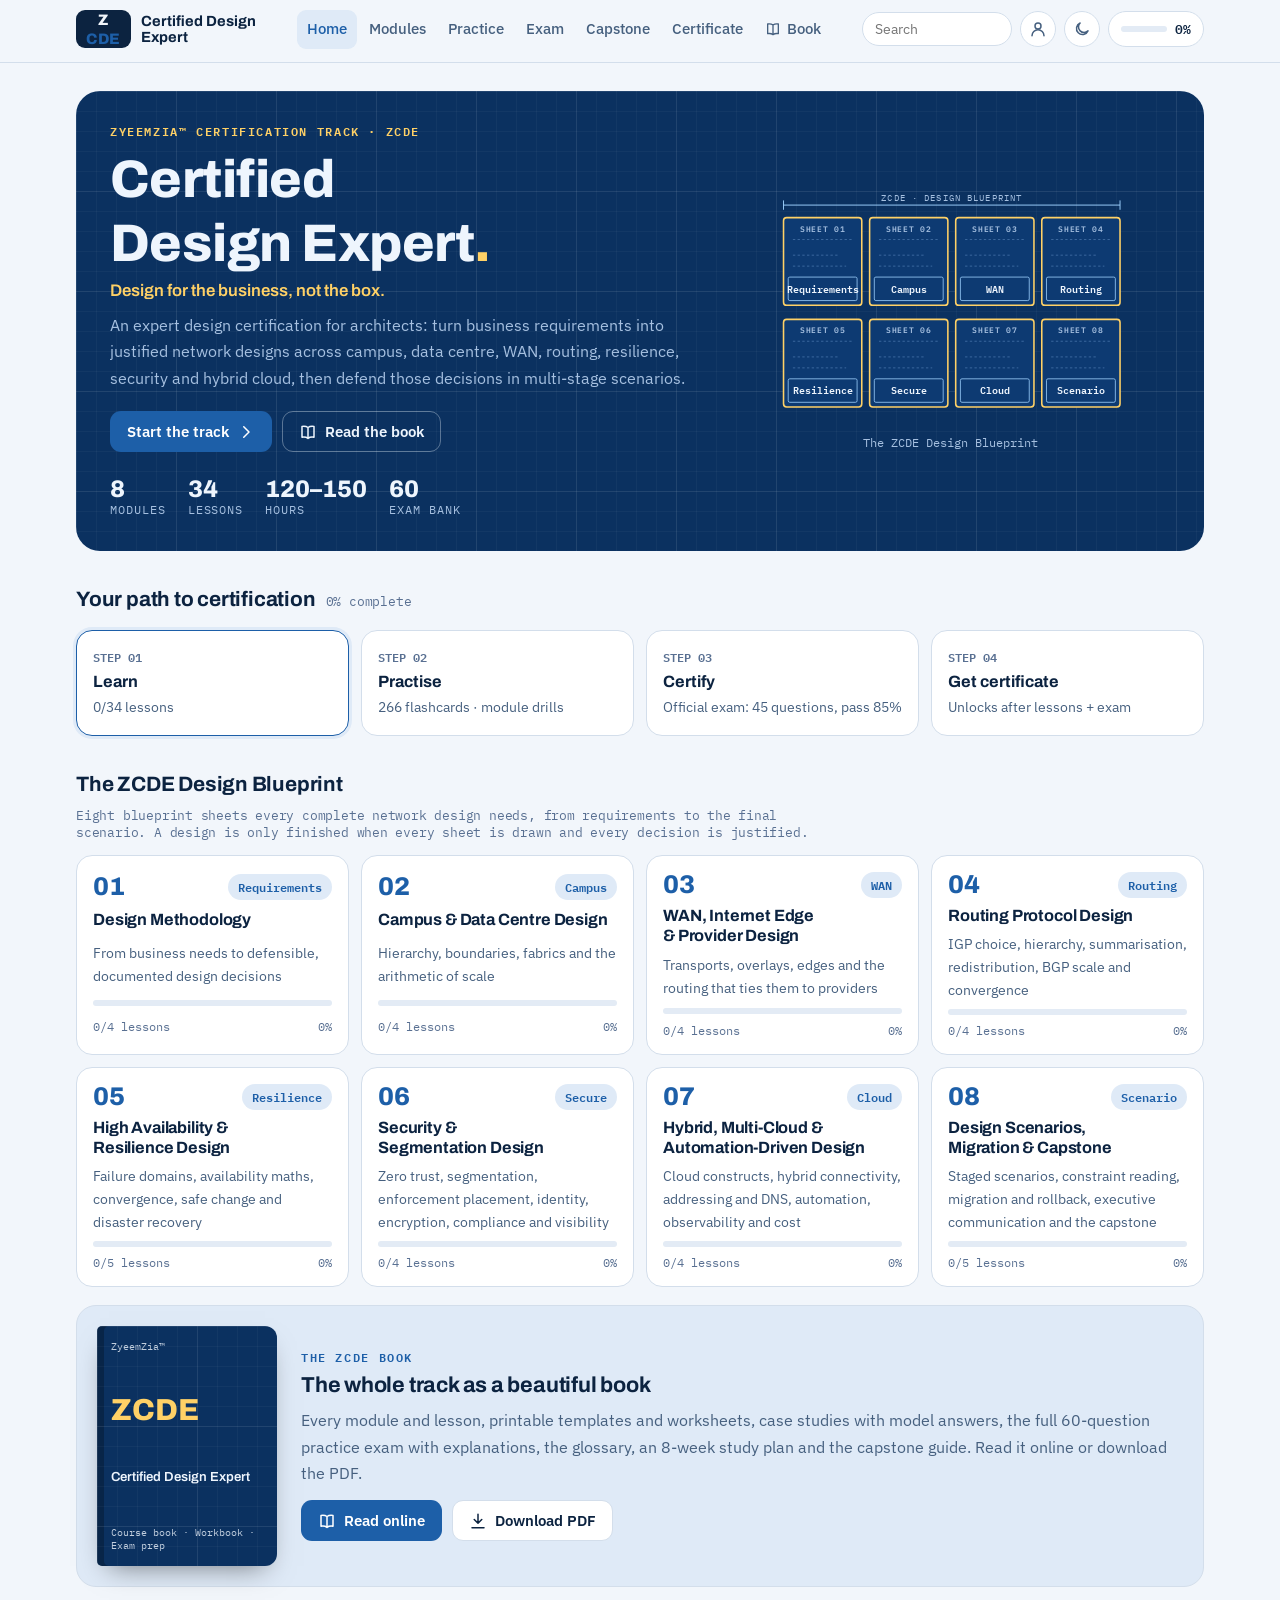
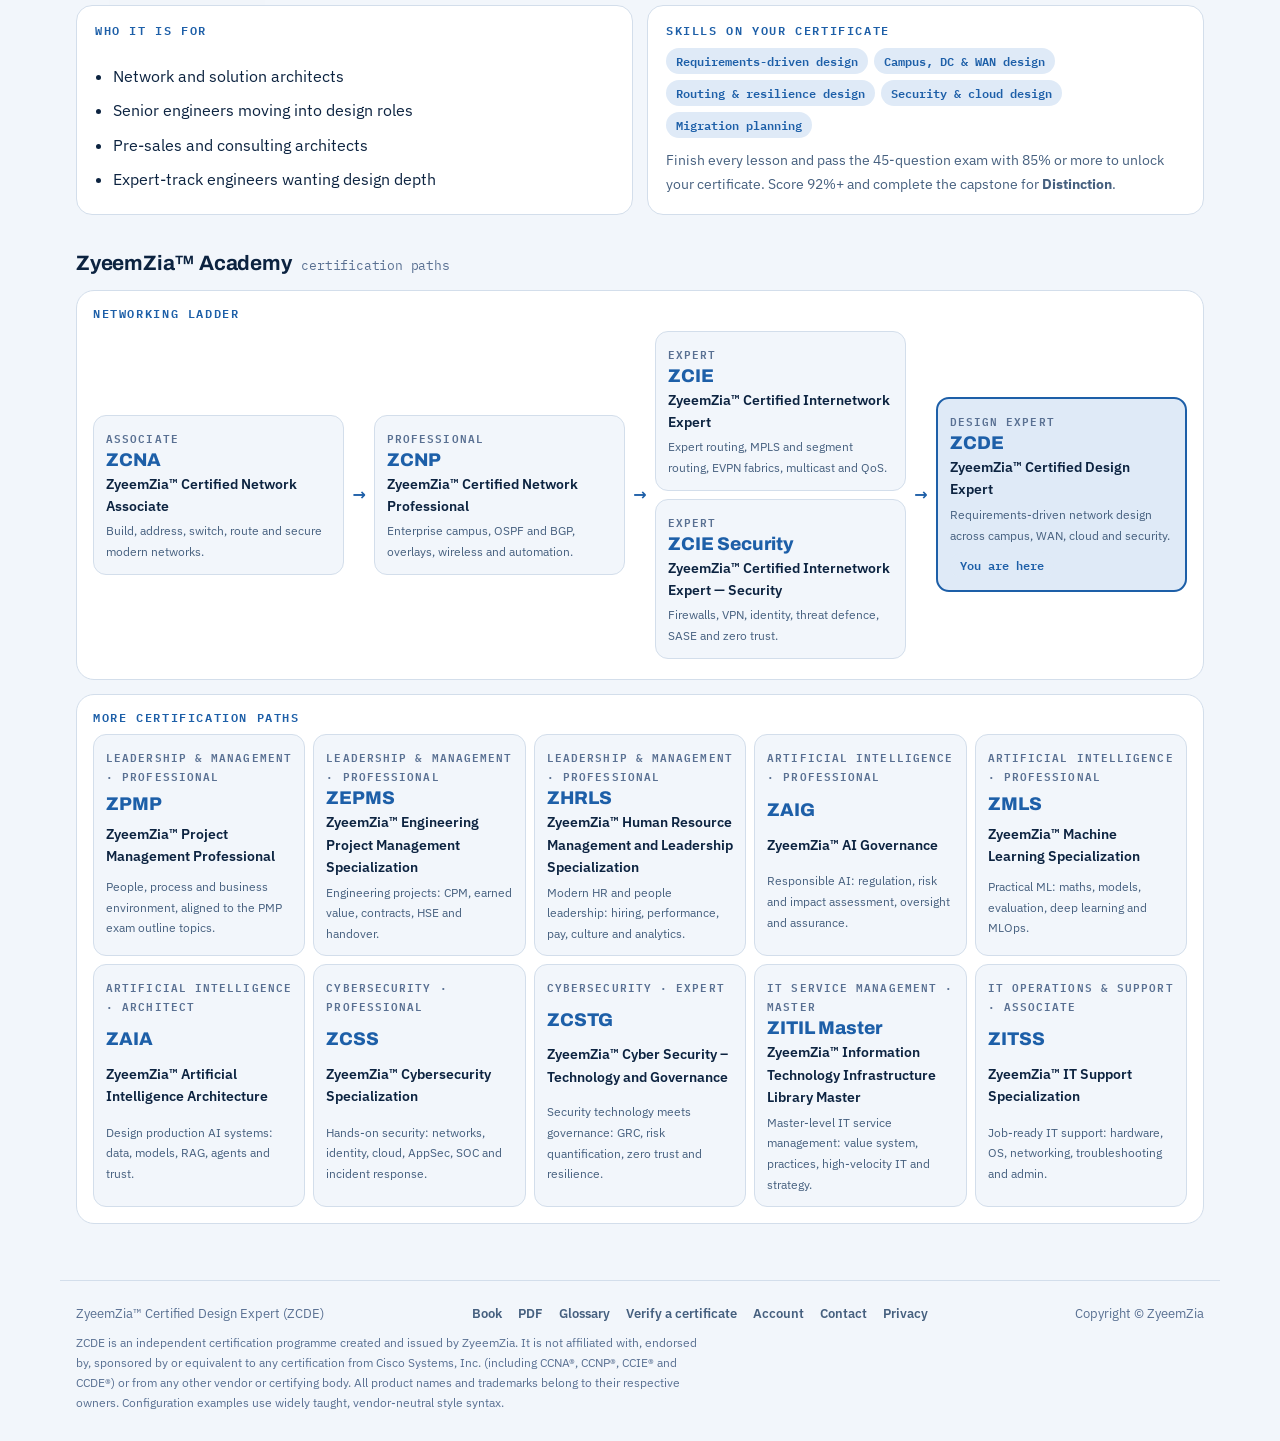
==== index.html @ 423a69ea "2026 content refresh: diagrams in lessons and book, key takeaways, faster pages Up-to-date content a" ====
<!doctype html>
<html lang="en">
<head>
<meta charset="utf-8">
<meta name="viewport" content="width=device-width, initial-scale=1, viewport-fit=cover">
<title>ZyeemZia™ Certified Design Expert (ZCDE)</title>
<meta name="description" content="ZyeemZia™ Certified Design Expert (ZCDE): requirements-driven network design across campus, data centre, WAN, routing, resilience, security, hybrid cloud and migration scenarios. Free online course, smart book and certificate. Independent programme, not affiliated with Cisco.">
<meta name="author" content="ZyeemZia">
<meta name="theme-color" content="#0b3160">
<link rel="icon" href="favicon.svg" type="image/svg+xml">
<link rel="canonical" href="https://zcde.zyeemzia.com/">
<meta property="og:type" content="website">
<meta property="og:site_name" content="ZyeemZia™ Certification Tracks">
<meta property="og:title" content="ZyeemZia™ Certified Design Expert (ZCDE)">
<meta property="og:description" content="ZyeemZia™ Certified Design Expert (ZCDE): requirements-driven network design across campus, data centre, WAN, routing, resilience, security, hybrid cloud and migration scenarios. Free online course, smart book and certificate. Independent programme, not affiliated with Cisco.">
<meta property="og:url" content="https://zcde.zyeemzia.com/">
<meta property="og:image" content="https://zcde.zyeemzia.com/og-image.png">
<meta property="og:image:width" content="1200">
<meta property="og:image:height" content="630">
<meta name="twitter:card" content="summary_large_image">
<meta name="twitter:image" content="https://zcde.zyeemzia.com/og-image.png">
<script>try{var z=JSON.parse(localStorage.getItem("zcde.v1")||"{}").theme;if(z==="dark"||z==="light")document.documentElement.setAttribute("data-theme",z)}catch(e){}</script>
<link rel="stylesheet" href="fonts.css?v=66d4b9ed12">
<link rel="stylesheet" href="theme.css?v=c5b45040cc">
<link rel="preload" href="fonts/IBMPlexSans-400-latin-a68a20.woff2" as="font" type="font/woff2" crossorigin>
<link rel="preload" href="fonts/Archivo-600-latin-79dc5e.woff2" as="font" type="font/woff2" crossorigin>
<link rel="stylesheet" href="app.css?v=385b0e401c">
</head>
<body>
<header class="topbar">
  <div class="topbar-in">
    <a class="brand" href="#home" aria-label="ZCDE home"><span class="brand-mark">Z<i>CDE</i></span><span class="brand-text"><b>Certified Design Expert</b><small>ZyeemZia™ Certification Track</small></span></a>
    <nav class="mainnav" id="mainnav" aria-label="Main"></nav>
    <div class="top-tools">
      <form class="search" id="searchForm" role="search"><input id="searchInput" type="search" placeholder="Search" aria-label="Search lessons and terms"></form>
      <a class="icon-btn search-icon" href="#search/" aria-label="Search"><svg viewBox="0 0 24 24" fill="none" stroke="currentColor" stroke-width="2" stroke-linecap="round" aria-hidden="true"><circle cx="11" cy="11" r="7"/><path d="M20 20l-4-4"/></svg></a>
      <a class="icon-btn" id="acctBtn" href="#account" aria-label="Sign in"></a>
      <button class="icon-btn" id="themeBtn" type="button" aria-label="Toggle dark mode"></button>
      <a class="prog-chip" id="progChip" href="#settings" aria-label="Your progress"></a>
    </div>
  </div>
  <div class="read-bar" id="readBar"></div>
</header>
<main id="view" class="view" tabindex="-1"><div class="boot" aria-label="Loading the course"><i></i><i></i><i></i></div></main>
<footer class="site-foot">
  <div class="row"><span>ZyeemZia™ Certified Design Expert (ZCDE)</span><span style="display:flex;gap:16px;flex-wrap:wrap"><a href="book.html" target="_blank" rel="noopener">Book</a><a href="ZCDE-Book.pdf" download>PDF</a><a href="#glossary">Glossary</a><a href="#verify/">Verify a certificate</a><a href="#account">Account</a><a href="#contact">Contact</a><a href="privacy.html">Privacy</a></span><span>Copyright © ZyeemZia</span></div>
  <p class="disc" id="disc"></p>
</footer>
<nav class="tabbar" id="tabbar" aria-label="Main mobile"></nav>
<div class="toast" id="toast" role="status" aria-live="polite" hidden></div>
<script defer src="core.js?v=756f940ff2"></script>
<script defer src="figures.js?v=d0575e00c2"></script>
<script defer src="family.js?v=7f5398b318"></script>
<script defer src="data/track.js?v=23aff2ddfd"></script>
<script defer src="data/m1-4.js?v=42b3993f27"></script>
<script defer src="data/m5-8.js?v=8be7a799c5"></script>
<script defer src="app.js?v=317a90ee0c"></script>
</body>
</html>
---- fonts.css ----
/* Bundled Google Fonts (SIL Open Font License) for offline use and PDF printing */
@font-face {
  font-family: 'Archivo';
  font-style: normal;
  font-weight: 600;
  font-stretch: 100%;
  font-display: swap;
  src: url(fonts/Archivo-600-latin-ext-20ba07.woff2) format('woff2');
  unicode-range: U+0100-02BA, U+02BD-02C5, U+02C7-02CC, U+02CE-02D7, U+02DD-02FF, U+0304, U+0308, U+0329, U+1D00-1DBF, U+1E00-1E9F, U+1EF2-1EFF, U+2020, U+20A0-20AB, U+20AD-20C4, U+2113, U+2C60-2C7F, U+A720-A7FF;
}
@font-face {
  font-family: 'Archivo';
  font-style: normal;
  font-weight: 600;
  font-stretch: 100%;
  font-display: swap;
  src: url(fonts/Archivo-600-latin-79dc5e.woff2) format('woff2');
  unicode-range: U+0000-00FF, U+0131, U+0152-0153, U+02BB-02BC, U+02C6, U+02DA, U+02DC, U+0304, U+0308, U+0329, U+2000-206F, U+20AC, U+2122, U+2191, U+2193, U+2212, U+2215, U+FEFF, U+FFFD;
}
@font-face {
  font-family: 'Archivo';
  font-style: normal;
  font-weight: 700;
  font-stretch: 100%;
  font-display: swap;
  src: url(fonts/Archivo-600-latin-ext-20ba07.woff2) format('woff2');
  unicode-range: U+0100-02BA, U+02BD-02C5, U+02C7-02CC, U+02CE-02D7, U+02DD-02FF, U+0304, U+0308, U+0329, U+1D00-1DBF, U+1E00-1E9F, U+1EF2-1EFF, U+2020, U+20A0-20AB, U+20AD-20C4, U+2113, U+2C60-2C7F, U+A720-A7FF;
}
@font-face {
  font-family: 'Archivo';
  font-style: normal;
  font-weight: 700;
  font-stretch: 100%;
  font-display: swap;
  src: url(fonts/Archivo-600-latin-79dc5e.woff2) format('woff2');
  unicode-range: U+0000-00FF, U+0131, U+0152-0153, U+02BB-02BC, U+02C6, U+02DA, U+02DC, U+0304, U+0308, U+0329, U+2000-206F, U+20AC, U+2122, U+2191, U+2193, U+2212, U+2215, U+FEFF, U+FFFD;
}
@font-face {
  font-family: 'Archivo';
  font-style: normal;
  font-weight: 800;
  font-stretch: 100%;
  font-display: swap;
  src: url(fonts/Archivo-600-latin-ext-20ba07.woff2) format('woff2');
  unicode-range: U+0100-02BA, U+02BD-02C5, U+02C7-02CC, U+02CE-02D7, U+02DD-02FF, U+0304, U+0308, U+0329, U+1D00-1DBF, U+1E00-1E9F, U+1EF2-1EFF, U+2020, U+20A0-20AB, U+20AD-20C4, U+2113, U+2C60-2C7F, U+A720-A7FF;
}
@font-face {
  font-family: 'Archivo';
  font-style: normal;
  font-weight: 800;
  font-stretch: 100%;
  font-display: swap;
  src: url(fonts/Archivo-600-latin-79dc5e.woff2) format('woff2');
  unicode-range: U+0000-00FF, U+0131, U+0152-0153, U+02BB-02BC, U+02C6, U+02DA, U+02DC, U+0304, U+0308, U+0329, U+2000-206F, U+20AC, U+2122, U+2191, U+2193, U+2212, U+2215, U+FEFF, U+FFFD;
}
@font-face {
  font-family: 'IBM Plex Mono';
  font-style: normal;
  font-weight: 400;
  font-display: swap;
  src: url(fonts/IBMPlexMono-400-latin-ext-7f25d9.woff2) format('woff2');
  unicode-range: U+0100-02BA, U+02BD-02C5, U+02C7-02CC, U+02CE-02D7, U+02DD-02FF, U+0304, U+0308, U+0329, U+1D00-1DBF, U+1E00-1E9F, U+1EF2-1EFF, U+2020, U+20A0-20AB, U+20AD-20C4, U+2113, U+2C60-2C7F, U+A720-A7FF;
}
@font-face {
  font-family: 'IBM Plex Mono';
  font-style: normal;
  font-weight: 400;
  font-display: swap;
  src: url(fonts/IBMPlexMono-400-latin-d196e8.woff2) format('woff2');
  unicode-range: U+0000-00FF, U+0131, U+0152-0153, U+02BB-02BC, U+02C6, U+02DA, U+02DC, U+0304, U+0308, U+0329, U+2000-206F, U+20AC, U+2122, U+2191, U+2193, U+2212, U+2215, U+FEFF, U+FFFD;
}
@font-face {
  font-family: 'IBM Plex Mono';
  font-style: normal;
  font-weight: 600;
  font-display: swap;
  src: url(fonts/IBMPlexMono-600-latin-ext-bf8910.woff2) format('woff2');
  unicode-range: U+0100-02BA, U+02BD-02C5, U+02C7-02CC, U+02CE-02D7, U+02DD-02FF, U+0304, U+0308, U+0329, U+1D00-1DBF, U+1E00-1E9F, U+1EF2-1EFF, U+2020, U+20A0-20AB, U+20AD-20C4, U+2113, U+2C60-2C7F, U+A720-A7FF;
}
@font-face {
  font-family: 'IBM Plex Mono';
  font-style: normal;
  font-weight: 600;
  font-display: swap;
  src: url(fonts/IBMPlexMono-600-latin-9b8270.woff2) format('woff2');
  unicode-range: U+0000-00FF, U+0131, U+0152-0153, U+02BB-02BC, U+02C6, U+02DA, U+02DC, U+0304, U+0308, U+0329, U+2000-206F, U+20AC, U+2122, U+2191, U+2193, U+2212, U+2215, U+FEFF, U+FFFD;
}
@font-face {
  font-family: 'IBM Plex Sans';
  font-style: italic;
  font-weight: 400;
  font-stretch: 100%;
  font-display: swap;
  src: url(fonts/IBMPlexSans-400i-latin-ext-77f5d9.woff2) format('woff2');
  unicode-range: U+0100-02BA, U+02BD-02C5, U+02C7-02CC, U+02CE-02D7, U+02DD-02FF, U+0304, U+0308, U+0329, U+1D00-1DBF, U+1E00-1E9F, U+1EF2-1EFF, U+2020, U+20A0-20AB, U+20AD-20C4, U+2113, U+2C60-2C7F, U+A720-A7FF;
}
@font-face {
  font-family: 'IBM Plex Sans';
  font-style: italic;
  font-weight: 400;
  font-stretch: 100%;
  font-display: swap;
  src: url(fonts/IBMPlexSans-400i-latin-46a3d9.woff2) format('woff2');
  unicode-range: U+0000-00FF, U+0131, U+0152-0153, U+02BB-02BC, U+02C6, U+02DA, U+02DC, U+0304, U+0308, U+0329, U+2000-206F, U+20AC, U+2122, U+2191, U+2193, U+2212, U+2215, U+FEFF, U+FFFD;
}
@font-face {
  font-family: 'IBM Plex Sans';
  font-style: normal;
  font-weight: 400;
  font-stretch: 100%;
  font-display: swap;
  src: url(fonts/IBMPlexSans-400-latin-ext-71c30c.woff2) format('woff2');
  unicode-range: U+0100-02BA, U+02BD-02C5, U+02C7-02CC, U+02CE-02D7, U+02DD-02FF, U+0304, U+0308, U+0329, U+1D00-1DBF, U+1E00-1E9F, U+1EF2-1EFF, U+2020, U+20A0-20AB, U+20AD-20C4, U+2113, U+2C60-2C7F, U+A720-A7FF;
}
@font-face {
  font-family: 'IBM Plex Sans';
  font-style: normal;
  font-weight: 400;
  font-stretch: 100%;
  font-display: swap;
  src: url(fonts/IBMPlexSans-400-latin-a68a20.woff2) format('woff2');
  unicode-range: U+0000-00FF, U+0131, U+0152-0153, U+02BB-02BC, U+02C6, U+02DA, U+02DC, U+0304, U+0308, U+0329, U+2000-206F, U+20AC, U+2122, U+2191, U+2193, U+2212, U+2215, U+FEFF, U+FFFD;
}
@font-face {
  font-family: 'IBM Plex Sans';
  font-style: normal;
  font-weight: 500;
  font-stretch: 100%;
  font-display: swap;
  src: url(fonts/IBMPlexSans-400-latin-ext-71c30c.woff2) format('woff2');
  unicode-range: U+0100-02BA, U+02BD-02C5, U+02C7-02CC, U+02CE-02D7, U+02DD-02FF, U+0304, U+0308, U+0329, U+1D00-1DBF, U+1E00-1E9F, U+1EF2-1EFF, U+2020, U+20A0-20AB, U+20AD-20C4, U+2113, U+2C60-2C7F, U+A720-A7FF;
}
@font-face {
  font-family: 'IBM Plex Sans';
  font-style: normal;
  font-weight: 500;
  font-stretch: 100%;
  font-display: swap;
  src: url(fonts/IBMPlexSans-400-latin-a68a20.woff2) format('woff2');
  unicode-range: U+0000-00FF, U+0131, U+0152-0153, U+02BB-02BC, U+02C6, U+02DA, U+02DC, U+0304, U+0308, U+0329, U+2000-206F, U+20AC, U+2122, U+2191, U+2193, U+2212, U+2215, U+FEFF, U+FFFD;
}
@font-face {
  font-family: 'IBM Plex Sans';
  font-style: normal;
  font-weight: 600;
  font-stretch: 100%;
  font-display: swap;
  src: url(fonts/IBMPlexSans-400-latin-ext-71c30c.woff2) format('woff2');
  unicode-range: U+0100-02BA, U+02BD-02C5, U+02C7-02CC, U+02CE-02D7, U+02DD-02FF, U+0304, U+0308, U+0329, U+1D00-1DBF, U+1E00-1E9F, U+1EF2-1EFF, U+2020, U+20A0-20AB, U+20AD-20C4, U+2113, U+2C60-2C7F, U+A720-A7FF;
}
@font-face {
  font-family: 'IBM Plex Sans';
  font-style: normal;
  font-weight: 600;
  font-stretch: 100%;
  font-display: swap;
  src: url(fonts/IBMPlexSans-400-latin-a68a20.woff2) format('woff2');
  unicode-range: U+0000-00FF, U+0131, U+0152-0153, U+02BB-02BC, U+02C6, U+02DA, U+02DC, U+0304, U+0308, U+0329, U+2000-206F, U+20AC, U+2122, U+2191, U+2193, U+2212, U+2215, U+FEFF, U+FFFD;
}
@font-face {
  font-family: 'IBM Plex Sans';
  font-style: normal;
  font-weight: 700;
  font-stretch: 100%;
  font-display: swap;
  src: url(fonts/IBMPlexSans-400-latin-ext-71c30c.woff2) format('woff2');
  unicode-range: U+0100-02BA, U+02BD-02C5, U+02C7-02CC, U+02CE-02D7, U+02DD-02FF, U+0304, U+0308, U+0329, U+1D00-1DBF, U+1E00-1E9F, U+1EF2-1EFF, U+2020, U+20A0-20AB, U+20AD-20C4, U+2113, U+2C60-2C7F, U+A720-A7FF;
}
@font-face {
  font-family: 'IBM Plex Sans';
  font-style: normal;
  font-weight: 700;
  font-stretch: 100%;
  font-display: swap;
  src: url(fonts/IBMPlexSans-400-latin-a68a20.woff2) format('woff2');
  unicode-range: U+0000-00FF, U+0131, U+0152-0153, U+02BB-02BC, U+02C6, U+02DA, U+02DC, U+0304, U+0308, U+0329, U+2000-206F, U+20AC, U+2122, U+2191, U+2193, U+2212, U+2215, U+FEFF, U+FFFD;
}
@font-face {
  font-family: 'Sora';
  font-style: normal;
  font-weight: 500;
  font-display: swap;
  src: url(fonts/Sora-500-latin-ext-f9e5e3.woff2) format('woff2');
  unicode-range: U+0100-02BA, U+02BD-02C5, U+02C7-02CC, U+02CE-02D7, U+02DD-02FF, U+0304, U+0308, U+0329, U+1D00-1DBF, U+1E00-1E9F, U+1EF2-1EFF, U+2020, U+20A0-20AB, U+20AD-20C4, U+2113, U+2C60-2C7F, U+A720-A7FF;
}
@font-face {
  font-family: 'Sora';
  font-style: normal;
  font-weight: 500;
  font-display: swap;
  src: url(fonts/Sora-500-latin-4fa0aa.woff2) format('woff2');
  unicode-range: U+0000-00FF, U+0131, U+0152-0153, U+02BB-02BC, U+02C6, U+02DA, U+02DC, U+0304, U+0308, U+0329, U+2000-206F, U+20AC, U+2122, U+2191, U+2193, U+2212, U+2215, U+FEFF, U+FFFD;
}
@font-face {
  font-family: 'Sora';
  font-style: normal;
  font-weight: 600;
  font-display: swap;
  src: url(fonts/Sora-500-latin-ext-f9e5e3.woff2) format('woff2');
  unicode-range: U+0100-02BA, U+02BD-02C5, U+02C7-02CC, U+02CE-02D7, U+02DD-02FF, U+0304, U+0308, U+0329, U+1D00-1DBF, U+1E00-1E9F, U+1EF2-1EFF, U+2020, U+20A0-20AB, U+20AD-20C4, U+2113, U+2C60-2C7F, U+A720-A7FF;
}
@font-face {
  font-family: 'Sora';
  font-style: normal;
  font-weight: 600;
  font-display: swap;
  src: url(fonts/Sora-500-latin-4fa0aa.woff2) format('woff2');
  unicode-range: U+0000-00FF, U+0131, U+0152-0153, U+02BB-02BC, U+02C6, U+02DA, U+02DC, U+0304, U+0308, U+0329, U+2000-206F, U+20AC, U+2122, U+2191, U+2193, U+2212, U+2215, U+FEFF, U+FFFD;
}
@font-face {
  font-family: 'Sora';
  font-style: normal;
  font-weight: 700;
  font-display: swap;
  src: url(fonts/Sora-500-latin-ext-f9e5e3.woff2) format('woff2');
  unicode-range: U+0100-02BA, U+02BD-02C5, U+02C7-02CC, U+02CE-02D7, U+02DD-02FF, U+0304, U+0308, U+0329, U+1D00-1DBF, U+1E00-1E9F, U+1EF2-1EFF, U+2020, U+20A0-20AB, U+20AD-20C4, U+2113, U+2C60-2C7F, U+A720-A7FF;
}
@font-face {
  font-family: 'Sora';
  font-style: normal;
  font-weight: 700;
  font-display: swap;
  src: url(fonts/Sora-500-latin-4fa0aa.woff2) format('woff2');
  unicode-range: U+0000-00FF, U+0131, U+0152-0153, U+02BB-02BC, U+02C6, U+02DA, U+02DC, U+0304, U+0308, U+0329, U+2000-206F, U+20AC, U+2122, U+2191, U+2193, U+2212, U+2215, U+FEFF, U+FFFD;
}
@font-face {
  font-family: 'Sora';
  font-style: normal;
  font-weight: 800;
  font-display: swap;
  src: url(fonts/Sora-500-latin-ext-f9e5e3.woff2) format('woff2');
  unicode-range: U+0100-02BA, U+02BD-02C5, U+02C7-02CC, U+02CE-02D7, U+02DD-02FF, U+0304, U+0308, U+0329, U+1D00-1DBF, U+1E00-1E9F, U+1EF2-1EFF, U+2020, U+20A0-20AB, U+20AD-20C4, U+2113, U+2C60-2C7F, U+A720-A7FF;
}
@font-face {
  font-family: 'Sora';
  font-style: normal;
  font-weight: 800;
  font-display: swap;
  src: url(fonts/Sora-500-latin-4fa0aa.woff2) format('woff2');
  unicode-range: U+0000-00FF, U+0131, U+0152-0153, U+02BB-02BC, U+02C6, U+02DA, U+02DC, U+0304, U+0308, U+0329, U+2000-206F, U+20AC, U+2122, U+2191, U+2193, U+2212, U+2215, U+FEFF, U+FFFD;
}
---- theme.css ----
/* ZCDE — "blueprint": drafting blue, pencil yellow; blueprint grid motif. */
:root {
  --bg: #f2f6fb; --surface: #ffffff; --surface-2: #e3ebf5; --ink: #0c2340; --ink-2: #46607f; --ink-3: #597092; --line: #d3deeb;
  --accent: #1d5fa8; --accent-ink: #ffffff; --accent-soft: #dfeaf7; --accent-2: #9c5e0c; --accent-2-soft: #f6e9d4;
  --good: #1d7a4b; --good-soft: #dcf1e4; --bad: #b42a2a; --bad-soft: #f9e2e0; --warn: #b77800; --warn-soft: #fbefd3; --on-status: #ffffff;
  --hero-bg: #0b3160; --hero-ink: #eef5fd; --hero-ink-2: #a6c0e0; --hero-accent: #ffd166;
  --motif: linear-gradient(rgba(255,255,255,.07) 1px, transparent 1px) 0 0 / 20px 20px, linear-gradient(90deg, rgba(255,255,255,.07) 1px, transparent 1px) 0 0 / 20px 20px, linear-gradient(rgba(255,255,255,.13) 1px, transparent 1px) 0 0 / 100px 100px, linear-gradient(90deg, rgba(255,255,255,.13) 1px, transparent 1px) 0 0 / 100px 100px;
  --sg-line: #3d6aa0; --sg-accent: #ffd166; --sg-accent-2: #9fd3ff; --sg-node: #0d3a72; --sg-ink: #eef5fd; --sg-ink-2: #a6c0e0;
  --f-display: "Archivo", "IBM Plex Sans", "Segoe UI", sans-serif; --f-body: "IBM Plex Sans", "Segoe UI", system-ui, sans-serif; --f-mono: "IBM Plex Mono", Consolas, monospace;
  --radius: 16px;
}
@media (prefers-color-scheme: dark) {
  :root:not([data-theme="light"]) {
  --bg: #06121f; --surface: #0c1c2e; --surface-2: #13263c; --ink: #e6eef8; --ink-2: #a3b8d0; --ink-3: #6f879f; --line: #1f3550;
  --accent: #6fb0ff; --accent-ink: #04152a; --accent-soft: #12304f; --accent-2: #ffd166; --accent-2-soft: #3a2e10;
  --good: #5bd39a; --good-soft: #10301f; --bad: #ff7a7a; --bad-soft: #3a1616; --warn: #f2b84c; --warn-soft: #3a2c10; --on-status: #06121f;
  color-scheme: dark;
  }
}
:root[data-theme="dark"] {
  --bg: #06121f; --surface: #0c1c2e; --surface-2: #13263c; --ink: #e6eef8; --ink-2: #a3b8d0; --ink-3: #6f879f; --line: #1f3550;
  --accent: #6fb0ff; --accent-ink: #04152a; --accent-soft: #12304f; --accent-2: #ffd166; --accent-2-soft: #3a2e10;
  --good: #5bd39a; --good-soft: #10301f; --bad: #ff7a7a; --bad-soft: #3a1616; --warn: #f2b84c; --warn-soft: #3a2c10; --on-status: #06121f;
  color-scheme: dark;
}
---- app.css ----
/* ZyeemZia certification engine — site styles. Colours and faces come from theme.css (per track). */
* { box-sizing: border-box; }
[hidden] { display: none !important; }
html { -webkit-text-size-adjust: 100%; }
body { margin: 0; background: var(--bg); color: var(--ink); font: 16px/1.65 var(--f-body); }
a { color: var(--accent); }
button { font: inherit; color: inherit; }
:focus-visible { outline: 3px solid var(--accent-2); outline-offset: 2px; border-radius: 6px; }
h1, h2, h3, h4 { margin: 0; line-height: 1.2; text-wrap: balance; font-family: var(--f-display); letter-spacing: -.01em; }
p { margin: 0; }
code { font: .9em var(--f-mono); background: var(--surface-2); padding: 1px 6px; border-radius: 5px; }
.muted { color: var(--ink-2); }
.eyebrow { font: 600 .72rem/1.2 var(--f-mono); letter-spacing: .14em; text-transform: uppercase; color: var(--accent); }

/* ---------- chrome ---------- */
.topbar { position: sticky; top: 0; padding-top: env(safe-area-inset-top, 0px); z-index: 30; background: color-mix(in srgb, var(--bg) 88%, transparent); backdrop-filter: blur(10px) saturate(1.3); -webkit-backdrop-filter: blur(10px) saturate(1.3); border-bottom: 1px solid var(--line); }
.topbar-in { max-width: 1160px; margin: 0 auto; display: flex; align-items: center; gap: 16px; padding-block: 10px; padding-left: max(16px, env(safe-area-inset-left, 0px)); padding-right: max(16px, env(safe-area-inset-right, 0px)); }
.brand { display: flex; align-items: center; gap: 10px; text-decoration: none; color: var(--ink); flex-shrink: 0; }
.brand-mark { height: 38px; padding: 0 10px; display: grid; place-items: center; background: var(--ink); color: var(--bg); font: 800 .95rem var(--f-display); letter-spacing: .04em; border-radius: 9px; }
.brand-mark i { font-style: normal; color: var(--accent); }
.brand-text { display: flex; flex-direction: column; line-height: 1.15; }
.brand-text b { font: 700 .92rem var(--f-display); }
.brand-text small { font: 500 .7rem var(--f-mono); color: var(--ink-2); letter-spacing: .04em; }
.mainnav { display: flex; gap: 2px; margin-left: 8px; }
.mainnav a { text-decoration: none; color: var(--ink-2); padding: 7px 10px; border-radius: 9px; font-weight: 500; font-size: .93rem; white-space: nowrap; display: inline-flex; gap: 6px; align-items: center; }
.mainnav a:hover { background: var(--surface-2); color: var(--ink); }
.mainnav a[aria-current="page"] { color: var(--accent); background: var(--accent-soft); }
.mainnav svg { width: 16px; height: 16px; }
.top-tools { margin-left: auto; display: flex; gap: 8px; align-items: center; }
.icon-btn { width: 36px; height: 36px; border-radius: 50%; border: 1px solid var(--line); background: var(--surface); display: grid; place-items: center; cursor: pointer; color: var(--ink-2); }
.icon-btn svg, .btn svg, .tabbar svg { width: 18px; height: 18px; }
.prog-chip { display: inline-flex; align-items: center; gap: 8px; text-decoration: none; color: var(--ink); font: 600 .82rem var(--f-mono); background: var(--surface); border: 1px solid var(--line); padding: 6px 12px; border-radius: 999px; font-variant-numeric: tabular-nums; white-space: nowrap; }
.prog-chip i { width: 46px; height: 6px; border-radius: 9px; background: var(--surface-2); overflow: hidden; display: inline-block; }
.prog-chip i b { display: block; height: 100%; background: var(--accent); }
.read-bar { height: 3px; width: 100%; background: var(--accent); transform: scaleX(0); transform-origin: 0 50%; transition: transform .15s; }
.tabbar { display: none; }
.view { max-width: 1160px; margin: 0 auto; outline: none; padding-block: 28px 56px; padding-left: max(16px, env(safe-area-inset-left, 0px)); padding-right: max(16px, env(safe-area-inset-right, 0px)); }
.site-foot { max-width: 1160px; margin: 0 auto; padding-block: 22px 28px; padding-left: max(16px, env(safe-area-inset-left, 0px)); padding-right: max(16px, env(safe-area-inset-right, 0px)); border-top: 1px solid var(--line); color: var(--ink-3); font-size: .82rem; display: grid; gap: 8px; }
.site-foot .row { display: flex; gap: 8px 18px; flex-wrap: wrap; justify-content: space-between; }
.site-foot a { color: var(--ink-2); text-decoration: none; font-weight: 600; }
.site-foot .disc { font-size: .76rem; max-width: 90ch; }

/* ---------- common ---------- */
.btn { display: inline-flex; align-items: center; justify-content: center; gap: 8px; border: 1px solid var(--line); background: var(--surface); color: var(--ink); padding: 10px 16px; border-radius: 11px; cursor: pointer; font-weight: 600; text-decoration: none; font-size: .95rem; line-height: 1.25; }
.btn:hover { border-color: var(--ink-3); }
.btn-primary { background: var(--accent); color: var(--accent-ink); border-color: transparent; }
.btn-primary:hover { filter: brightness(1.07); border-color: transparent; }
.btn-dark { background: var(--ink); color: var(--bg); border-color: transparent; }
.btn-ghost { background: none; border-color: transparent; color: var(--ink-2); }
.btn-sm { padding: 6px 11px; font-size: .85rem; border-radius: 9px; }
.btn[disabled] { opacity: .45; cursor: not-allowed; }
.chip { display: inline-flex; align-items: center; gap: 5px; padding: 3px 10px; border-radius: 999px; font: 600 .76rem var(--f-mono); background: var(--surface-2); color: var(--ink-2); white-space: nowrap; }
.chip.ok { background: var(--good-soft); color: var(--good); }
.chip.acc { background: var(--accent-soft); color: var(--accent); }
.chips { display: flex; flex-wrap: wrap; gap: 6px; }
.card { background: var(--surface); border: 1px solid var(--line); border-radius: var(--radius); }
.page-head { display: grid; gap: 6px; margin-bottom: 22px; }
.page-title { font-size: clamp(1.7rem, 3.4vw, 2.4rem); }
.section-title { font-size: 1.3rem; margin: 36px 0 14px; display: flex; align-items: baseline; gap: 10px; flex-wrap: wrap; }
.section-title small { font: 500 .8rem var(--f-mono); color: var(--ink-3); }
.bar { height: 6px; border-radius: 9px; background: var(--surface-2); overflow: hidden; }
.bar > i { display: block; height: 100%; background: var(--accent); }
.empty { text-align: center; padding: 48px 20px; color: var(--ink-2); border: 1px dashed var(--line); border-radius: 18px; }

/* ---------- home ---------- */
.hero { position: relative; overflow: hidden; display: grid; grid-template-columns: minmax(0, 1.15fr) minmax(0, .85fr); gap: 28px; align-items: center; padding: 34px; border-radius: 24px; background: var(--hero-bg); color: var(--hero-ink); }
.hero .motif { position: absolute; inset: 0; pointer-events: none; opacity: .5; background: var(--motif); }
.hero > *:not(.motif) { position: relative; min-width: 0; }
.hero .eyebrow { color: var(--hero-accent); }
.hero h1 { font-size: clamp(2rem, 4.6vw, 3.3rem); font-weight: 800; margin: 10px 0 6px; color: var(--hero-ink); }
.hero h1 span { color: var(--hero-accent); }
.hero .tag { font: 600 1.05rem var(--f-display); color: var(--hero-accent); }
.hero .lead { color: var(--hero-ink-2); max-width: 58ch; margin-top: 12px; }
.hero-actions { display: flex; gap: 10px; flex-wrap: wrap; margin-top: 20px; }
.hero .btn:not(.btn-primary) { background: transparent; color: var(--hero-ink); border-color: color-mix(in srgb, var(--hero-ink) 35%, transparent); }
.hero-stats { display: flex; gap: 22px; flex-wrap: wrap; margin-top: 24px; }
.hero-stats div { display: grid; }
.hero-stats b { font: 800 1.5rem var(--f-display); color: var(--hero-ink); font-variant-numeric: tabular-nums; }
.hero-stats span { font: 500 .74rem var(--f-mono); color: var(--hero-ink-2); text-transform: uppercase; letter-spacing: .08em; }
.hero-sig { display: grid; justify-items: center; gap: 8px; }
.hero-sig .sg { width: 100%; max-width: 360px; height: auto; }
.hero-sig figcaption { font: 500 .78rem var(--f-mono); color: var(--hero-ink-2); text-align: center; }

.path { display: grid; grid-template-columns: repeat(4, minmax(0, 1fr)); gap: 12px; margin-top: 18px; }
.path-step { padding: 16px; border-radius: 16px; background: var(--surface); border: 1px solid var(--line); display: grid; gap: 6px; position: relative; }
.path-step .n { font: 700 .74rem var(--f-mono); color: var(--ink-3); }
.path-step b { font: 700 1.02rem var(--f-display); }
.path-step small { color: var(--ink-2); font-size: .85rem; }
.path-step.done { border-color: var(--good); }
.path-step.done .n { color: var(--good); }
.path-step.now { border-color: var(--accent); box-shadow: 0 0 0 3px var(--accent-soft); }

.mod-grid { display: grid; grid-template-columns: repeat(4, minmax(0, 1fr)); gap: 12px; }
.mod-card { display: grid; gap: 8px; padding: 16px; border-radius: 16px; background: var(--surface); border: 1px solid var(--line); text-decoration: none; color: var(--ink); transition: transform .15s, border-color .15s; min-width: 0; }
.mod-card:hover { transform: translateY(-2px); border-color: var(--accent); }
.mod-top { display: flex; justify-content: space-between; align-items: center; }
.mod-num { font: 800 1.6rem/1 var(--f-display); color: var(--accent); }
.mod-card h3 { font-size: 1.02rem; }
.mod-card p { font-size: .86rem; color: var(--ink-2); }
.mod-card .meta { display: flex; justify-content: space-between; font: 500 .74rem var(--f-mono); color: var(--ink-3); }
.book-banner { display: grid; grid-template-columns: 180px minmax(0, 1fr); gap: 24px; align-items: center; padding: 20px; border-radius: 20px; background: var(--accent-soft); border: 1px solid var(--line); margin-top: 18px; }
.bb-cover { aspect-ratio: 3/4; border-radius: 5px 12px 12px 5px; background: var(--hero-bg); color: var(--hero-ink); padding: 14px; display: flex; flex-direction: column; justify-content: space-between; text-decoration: none; box-shadow: inset 7px 0 0 rgba(0,0,0,.25), 0 12px 26px -12px rgba(0,0,0,.5); position: relative; overflow: hidden; transition: transform .2s; }
.bb-cover:hover { transform: rotate(-2deg) translateY(-3px); }
.bb-cover .motif { position: absolute; inset: 0; background: var(--motif); opacity: .5; }
.bb-cover > *:not(.motif) { position: relative; }
.bb-cover b { font: 800 1.9rem/1 var(--f-display); color: var(--hero-accent); }
.bb-cover span { font: 600 .82rem/1.3 var(--f-display); }
.bb-cover small { font: 500 .62rem var(--f-mono); opacity: .8; }
.bb-text { display: grid; gap: 8px; min-width: 0; }
.bb-text h2 { font-size: 1.35rem; }
.two { display: grid; grid-template-columns: minmax(0, 1fr) minmax(0, 1fr); gap: 14px; }
.list-card { padding: 18px; display: grid; gap: 10px; }
.list-card ul { margin: 0; padding-left: 18px; display: grid; gap: 4px; }

/* ---------- module & lesson ---------- */
.crumbs { display: flex; gap: 8px; align-items: center; font-size: .85rem; color: var(--ink-2); flex-wrap: wrap; }
.crumbs a { color: var(--ink-2); text-decoration: none; }
.mod-hero { padding: 26px; border-radius: 20px; background: var(--surface); border: 1px solid var(--line); display: grid; grid-template-columns: auto minmax(0, 1fr); gap: 22px; margin: 14px 0 22px; align-items: start; }
.mod-big { font: 800 4rem/1 var(--f-display); color: var(--accent); }
.outcomes { margin: 12px 0 0; padding: 0; list-style: none; display: grid; gap: 6px; }
.outcomes li { display: flex; gap: 10px; }
.outcomes li::before { content: ""; width: 8px; height: 8px; margin-top: .6em; flex-shrink: 0; background: var(--accent); border-radius: 2px; }
.lesson-list { display: grid; gap: 10px; }
.lesson-row { display: grid; grid-template-columns: 54px minmax(0, 1fr) auto; gap: 14px; align-items: center; padding: 14px 16px; border-radius: 14px; background: var(--surface); border: 1px solid var(--line); text-decoration: none; color: var(--ink); }
.lesson-row:hover { border-color: var(--accent); }
.lesson-row .ln { font: 700 1.15rem var(--f-mono); color: var(--ink-3); text-align: center; }
.lesson-row.done .ln { color: var(--good); }
.lesson-row b { font-family: var(--f-display); }
.lesson-row small { display: block; color: var(--ink-2); }
.lesson { max-width: 840px; margin: 0 auto; }
.lesson-head { margin: 14px 0 22px; padding: 24px; border-radius: 20px; background: var(--surface); border: 1px solid var(--line); border-top: 5px solid var(--accent); }
.lesson-head h1 { font-size: clamp(1.5rem, 3.2vw, 2.1rem); margin: 6px 0; }
.objectives { margin: 12px 0 0; padding: 12px 14px; list-style: none; display: grid; gap: 6px; background: var(--surface-2); border-radius: 12px; font-size: .95rem; }
.objectives li::before { content: "→ "; color: var(--accent); font-weight: 700; }
.blocks { display: grid; gap: 18px; }
.blk-title { font-size: 1.12rem; margin-bottom: 8px; }
.b-text { font-size: 1.04rem; }
.callout { padding: 14px 16px; border-radius: 14px; border-left: 4px solid var(--c); background: color-mix(in srgb, var(--c) 9%, var(--surface)); }
.callout .ct { font: 700 .72rem var(--f-mono); letter-spacing: .12em; text-transform: uppercase; color: var(--c); display: block; margin-bottom: 4px; }
.callout b.h { display: block; font-family: var(--f-display); margin-bottom: 2px; }
.callout.insight { --c: var(--accent-2); } .callout.warning { --c: var(--bad); } .callout.example { --c: var(--good); } .callout.pro { --c: var(--accent); } .callout.definition { --c: var(--ink-2); }
.keypoints { padding: 16px 18px; border-radius: 14px; background: var(--surface); border: 1px solid var(--line); }
.keypoints ul { margin: 0; padding: 0; list-style: none; display: grid; gap: 8px; }
.keypoints li { display: grid; grid-template-columns: 22px minmax(0, 1fr); }
.keypoints li::before { content: "✓"; color: var(--accent); font-weight: 800; }
.tbl { overflow-x: auto; border: 1px solid var(--line); border-radius: 14px; background: var(--surface); }
table { width: 100%; border-collapse: collapse; font-size: .93rem; }
th, td { text-align: left; padding: 9px 12px; border-bottom: 1px solid var(--line); vertical-align: top; }
th { background: var(--surface-2); font: 600 .78rem var(--f-mono); letter-spacing: .04em; color: var(--ink-2); text-transform: uppercase; }
tr:last-child td { border-bottom: 0; }
.steps { margin: 0; padding: 0; list-style: none; counter-reset: st; display: grid; gap: 10px; }
.steps li { counter-increment: st; display: grid; grid-template-columns: 38px minmax(0, 1fr); gap: 12px; padding: 12px 14px; border-radius: 14px; background: var(--surface); border: 1px solid var(--line); }
.steps li::before { content: counter(st, decimal-leading-zero); font: 700 .95rem var(--f-mono); color: var(--accent); padding-top: 2px; }
.steps b { font-family: var(--f-display); display: block; }
.fw { display: grid; grid-template-columns: repeat(auto-fill, minmax(200px, 1fr)); gap: 10px; }
.fw-card { padding: 14px; border-radius: 14px; background: var(--surface); border: 1px solid var(--line); display: grid; gap: 4px; align-content: start; }
.fw-card .lab { font: 800 .82rem var(--f-mono); color: var(--accent-ink); background: var(--accent); justify-self: start; padding: 2px 8px; border-radius: 6px; }
.fw-card b { font-family: var(--f-display); }
.fw-card p { font-size: .9rem; color: var(--ink-2); }
.cmp { display: grid; grid-template-columns: repeat(var(--n), minmax(0, 1fr)); gap: 10px; }
.cmp-col { padding: 14px; border-radius: 14px; background: var(--surface); border: 1px solid var(--line); }
.cmp-col h4 { font-size: 1rem; padding-bottom: 8px; margin-bottom: 8px; border-bottom: 2px solid var(--accent); }
.cmp-col ul { margin: 0; padding-left: 18px; display: grid; gap: 4px; font-size: .92rem; }
.flow { display: flex; gap: 0; overflow-x: auto; padding: 4px 2px 8px; }
.flow-i { flex: 1 1 0; min-width: 130px; padding: 12px; background: var(--surface); border: 1px solid var(--line); border-radius: 12px; position: relative; display: grid; gap: 4px; align-content: start; }
.flow-i + .flow-i { margin-left: 22px; }
.flow-i + .flow-i::before { content: ""; position: absolute; left: -19px; top: 50%; width: 16px; height: 2px; background: var(--accent); }
.flow-i + .flow-i::after { content: ""; position: absolute; left: -7px; top: calc(50% - 4px); border: 5px solid transparent; border-left-color: var(--accent); }
.flow-i b { font: 700 .92rem var(--f-display); }
.flow-i span { font-size: .82rem; color: var(--ink-2); }
.flow-i .k { font: 700 .7rem var(--f-mono); color: var(--accent); }
.layers { display: grid; gap: 6px; }
.layer { display: grid; grid-template-columns: 170px minmax(0, 1fr); border-radius: 12px; overflow: hidden; border: 1px solid var(--line); background: var(--surface); }
.layer > b { background: color-mix(in srgb, var(--accent) calc(var(--d) * 1%), var(--surface)); color: var(--ink); padding: 10px 12px; font: 700 .88rem var(--f-display); display: flex; align-items: center; }
.layer .parts { display: flex; flex-wrap: wrap; gap: 6px; padding: 8px 10px; align-items: center; }
.layer .parts span { font: 500 .8rem var(--f-mono); padding: 3px 9px; border-radius: 7px; background: var(--surface-2); border: 1px solid var(--line); }
.formula { display: grid; grid-template-columns: repeat(auto-fill, minmax(230px, 1fr)); gap: 10px; }
.fm { padding: 14px; border-radius: 14px; background: var(--surface); border: 1px solid var(--line); display: grid; gap: 4px; }
.fm small { font: 600 .72rem var(--f-mono); color: var(--ink-3); text-transform: uppercase; letter-spacing: .08em; }
.fm code { font-size: 1rem; background: var(--accent-soft); color: var(--ink); padding: 6px 10px; justify-self: start; max-width: 100%; overflow-wrap: anywhere; white-space: normal; }
.fm p { font-size: .88rem; color: var(--ink-2); }
.case { border-radius: 16px; border: 1px solid var(--line); background: var(--surface); overflow: hidden; }
.case-h { padding: 12px 16px; background: var(--ink); color: var(--bg); display: flex; gap: 10px; align-items: center; }
.case-h b { font-family: var(--f-display); }
.case-b { padding: 16px; display: grid; gap: 10px; }
.case-b ol { margin: 0; padding-left: 20px; display: grid; gap: 4px; }
.reveal { border-top: 1px dashed var(--line); padding-top: 10px; }
.scenario { border-radius: 16px; border: 2px solid var(--accent-2); background: var(--surface); padding: 16px; display: grid; gap: 12px; }
.sc-opts { display: grid; gap: 8px; }
.sc-opt { text-align: left; border: 1.5px solid var(--line); background: var(--bg); border-radius: 12px; padding: 11px 14px; cursor: pointer; display: grid; gap: 4px; }
.sc-opt:hover:not([disabled]) { border-color: var(--accent-2); }
.sc-opt .fb { font-size: .88rem; color: var(--ink-2); }
.sc-opt.best { border-color: var(--good); background: var(--good-soft); }
.sc-opt.weak { border-color: var(--bad); background: var(--bad-soft); }
.sc-opt[disabled] { cursor: default; }
.checklist { padding: 16px; border-radius: 16px; background: var(--surface); border: 1px solid var(--line); display: grid; gap: 8px; }
.ck { display: flex; gap: 10px; align-items: flex-start; cursor: pointer; }
.ck input { width: 19px; height: 19px; margin-top: 3px; accent-color: var(--accent); flex-shrink: 0; }
.template { border-radius: 16px; border: 1px solid var(--line); background: var(--surface); overflow: hidden; }
.tp-h { padding: 12px 16px; display: flex; justify-content: space-between; gap: 10px; align-items: center; flex-wrap: wrap; background: var(--accent-soft); }
.tp-h b { font-family: var(--f-display); }
.template .tbl { border: 0; border-radius: 0; }
.template td[contenteditable] { background: var(--bg); min-width: 90px; }
.template td[contenteditable]:focus { outline: 2px solid var(--accent); outline-offset: -2px; }
.template tr.ex td { color: var(--ink-2); font-style: italic; }
.reflection { padding: 16px; border-radius: 16px; background: var(--surface); border: 1px dashed var(--ink-3); display: grid; gap: 8px; }
.reflection textarea { width: 100%; min-height: 96px; border-radius: 10px; border: 1px solid var(--line); background: var(--bg); color: var(--ink); padding: 10px; font: inherit; resize: vertical; }
.terms { display: grid; grid-template-columns: repeat(auto-fill, minmax(230px, 1fr)); gap: 8px; }
.term { padding: 12px 14px; border-radius: 12px; background: var(--surface); border: 1px solid var(--line); }
.term b { font-family: var(--f-display); display: block; color: var(--accent); }
.term span { font-size: .9rem; color: var(--ink-2); }
.quiz { border-radius: 18px; border: 2px solid var(--accent); background: var(--surface); padding: 18px; display: grid; gap: 14px; }
.quiz-top { display: flex; justify-content: space-between; align-items: center; gap: 10px; flex-wrap: wrap; }
.dots { display: flex; gap: 5px; flex-wrap: wrap; }
.dots i { width: 10px; height: 10px; border-radius: 50%; background: var(--surface-2); }
.dots i.ok { background: var(--good); } .dots i.no { background: var(--bad); } .dots i.cur { outline: 2px solid var(--accent); outline-offset: 1px; }
.q-text { font-size: 1.08rem; font-weight: 600; }
.opts { display: grid; gap: 8px; }
.opt { text-align: left; border: 1.5px solid var(--line); background: var(--bg); border-radius: 12px; padding: 11px 14px; cursor: pointer; display: grid; grid-template-columns: 28px minmax(0, 1fr); gap: 10px; align-items: start; }
.opt:hover:not([disabled]) { border-color: var(--accent); }
.opt .k { width: 26px; height: 26px; border-radius: 50%; background: var(--surface-2); display: grid; place-items: center; font: 700 .78rem var(--f-mono); }
.opt.ok { border-color: var(--good); background: var(--good-soft); } .opt.ok .k { background: var(--good); color: var(--on-status, #fff); }
.opt.no { border-color: var(--bad); background: var(--bad-soft); } .opt.no .k { background: var(--bad); color: var(--on-status, #fff); }
.opt.sel { border-color: var(--accent); background: var(--accent-soft); } .opt.sel .k { background: var(--accent); color: var(--accent-ink); }
.opt[disabled] { cursor: default; }
.explain { font-size: .93rem; padding: 10px 12px; border-radius: 10px; background: var(--surface-2); }
.q-foot { display: flex; justify-content: flex-end; gap: 8px; flex-wrap: wrap; }
.q-result { text-align: center; display: grid; gap: 8px; justify-items: center; padding: 8px 0; }
.big-num { font: 800 3rem/1 var(--f-display); color: var(--accent); font-variant-numeric: tabular-nums; }
.lesson-foot { margin-top: 28px; padding-top: 20px; border-top: 1px solid var(--line); display: flex; justify-content: space-between; gap: 10px; flex-wrap: wrap; align-items: center; }
.done-banner { display: inline-flex; gap: 8px; align-items: center; padding: 10px 14px; border-radius: 12px; background: var(--good-soft); color: var(--good); font-weight: 700; }

/* ---------- exam ---------- */
.exam-wrap { max-width: 860px; margin: 0 auto; display: grid; gap: 16px; }
.exam-bar { position: sticky; top: calc(env(safe-area-inset-top, 0px) + 62px); z-index: 5; display: flex; justify-content: space-between; align-items: center; gap: 10px; flex-wrap: wrap; padding: 10px 14px; border-radius: 14px; background: var(--surface); border: 1px solid var(--line); font: 600 .9rem var(--f-mono); }
.timer.low { color: var(--bad); }
.qmap { display: grid; grid-template-columns: repeat(auto-fill, minmax(34px, 1fr)); gap: 5px; }
.qmap button { height: 32px; border-radius: 8px; border: 1px solid var(--line); background: var(--bg); cursor: pointer; font: 600 .78rem var(--f-mono); }
.qmap button.ans { background: var(--accent-soft); border-color: var(--accent); }
.qmap button.flag { box-shadow: inset 0 -3px 0 var(--warn); }
.qmap button.cur { outline: 2px solid var(--ink); }
.qmap button.ok { background: var(--good-soft); border-color: var(--good); } .qmap button.no { background: var(--bad-soft); border-color: var(--bad); }
.rules { display: grid; grid-template-columns: repeat(4, minmax(0, 1fr)); gap: 10px; }
.rules div { padding: 14px; border-radius: 14px; background: var(--surface); border: 1px solid var(--line); }
.rules b { display: block; font: 800 1.5rem var(--f-display); color: var(--accent); }
.rules span { font-size: .85rem; color: var(--ink-2); }
.breakdown { display: grid; gap: 8px; }
.bd-row { display: grid; grid-template-columns: 140px minmax(0, 1fr) 60px; gap: 10px; align-items: center; font-size: .9rem; }
.bd-row .bar > i { background: var(--accent-2); }
.verdict { padding: 22px; border-radius: 20px; text-align: center; display: grid; gap: 8px; justify-items: center; }
.verdict.pass { background: var(--good-soft); } .verdict.fail { background: var(--bad-soft); }

/* ---------- capstone & certificate ---------- */
.rubric-tbl td { cursor: pointer; }
.rubric-tbl td.sel { background: var(--accent-soft); outline: 2px solid var(--accent); outline-offset: -2px; }
.req { display: grid; gap: 8px; }
.req-i { display: grid; grid-template-columns: 30px minmax(0, 1fr) auto; gap: 10px; align-items: center; padding: 12px 14px; border-radius: 12px; background: var(--surface); border: 1px solid var(--line); }
.req-i .st { width: 26px; height: 26px; border-radius: 50%; display: grid; place-items: center; background: var(--surface-2); color: var(--ink-3); font-weight: 800; }
.req-i.ok .st { background: var(--good); color: var(--on-status, #fff); }
.cert-tools { display: flex; gap: 10px; flex-wrap: wrap; align-items: end; margin: 16px 0; }
.cert-tools label { display: grid; gap: 4px; font: 600 .78rem var(--f-mono); color: var(--ink-2); flex: 1 1 260px; }
.cert-tools input { padding: 11px 14px; border-radius: 11px; border: 1px solid var(--line); background: var(--surface); color: var(--ink); font: 16px var(--f-body); }
.cert-canvas { width: 100%; height: auto; border-radius: 14px; box-shadow: 0 16px 40px -18px rgba(0,0,0,.45); display: block; }
.cred { font: 600 .9rem var(--f-mono); }

/* ---------- flashcards / glossary ---------- */
.fc { max-width: 620px; margin: 0 auto; display: grid; gap: 14px; }
.card3d { perspective: 1200px; cursor: pointer; }
.card3d-in { position: relative; min-height: 260px; transition: transform .5s cubic-bezier(.2,.8,.2,1); transform-style: preserve-3d; }
.card3d.flip .card3d-in { transform: rotateY(180deg); }
.face { position: absolute; inset: 0; backface-visibility: hidden; -webkit-backface-visibility: hidden; border-radius: 20px; background: var(--surface); border: 1px solid var(--line); display: grid; place-items: center; padding: 24px; text-align: center; }
.face.back { transform: rotateY(180deg); background: var(--accent-soft); }
.face b { font: 800 1.7rem var(--f-display); }
.face p { font-size: 1.05rem; }
.fc-actions { display: grid; grid-template-columns: repeat(3, minmax(0, 1fr)); gap: 10px; }
.gl-list { display: grid; gap: 8px; }
.gl-letter { font: 800 1.4rem var(--f-display); color: var(--accent); margin-top: 14px; }
.search-in { width: 100%; max-width: 460px; padding: 11px 16px; border-radius: 999px; border: 1px solid var(--line); background: var(--surface); color: var(--ink); font: 15px var(--f-body); }

/* ---------- signature diagram ---------- */
.sg text { font-family: var(--f-mono); }
.sg-loop text, .sg-trust text { text-anchor: middle; }
.sg-ring { fill: none; stroke: var(--sg-line); stroke-width: 2; stroke-dasharray: 3 6; }
.sg-arc { fill: none; stroke: var(--sg-accent); stroke-width: 2.5; }
.sg-arrow { fill: var(--sg-accent); }
.sg-node circle { fill: var(--sg-node); stroke: var(--sg-accent); stroke-width: 2; transition: transform .15s; }
.sg-node.done circle { fill: var(--sg-accent); }
.sg-node.done text { fill: var(--sg-node); }
.sg-node .sg-n { font-size: 11px; fill: var(--sg-ink-2); font-weight: 600; }
.sg-node .sg-c { font-size: 12px; fill: var(--sg-ink); font-weight: 700; }
a.sg-node:hover circle, a.sg-layer:hover rect { stroke-width: 3.5; }
.sg-title { font: 800 30px var(--f-display) !important; fill: var(--sg-ink); }
.sg-sub { font-size: 12px; fill: var(--sg-ink-2); letter-spacing: .12em; text-transform: uppercase; }
.sg-layer rect { fill: var(--sg-node); stroke: var(--sg-accent); stroke-width: 1.5; }
.sg-layer.done rect { fill: color-mix(in srgb, var(--sg-accent) 30%, var(--sg-node)); }
.sg-layer .sg-n { font-size: 11px; fill: var(--sg-ink-2); }
.sg-layer .sg-c { font-size: 13px; font-weight: 700; fill: var(--sg-ink); }
.sg-layer .sg-t { font-size: 10.5px; fill: var(--sg-ink-2); }
.sg-trust rect { fill: none; stroke: var(--sg-accent-2); stroke-width: 2.5; stroke-dasharray: 8 5; }
.sg-trust.done rect { stroke-dasharray: none; }
.sg-trust text { font-size: 11.5px; font-weight: 700; fill: var(--sg-accent-2); }

.toast { position: fixed; left: 50%; transform: translateX(-50%); bottom: calc(24px + env(safe-area-inset-bottom, 0px)); z-index: 70; background: var(--ink); color: var(--bg); padding: 10px 18px; border-radius: 12px; font-size: .92rem; max-width: calc(100% - 32px); }
.confetti { position: fixed; inset: 0; width: 100%; height: 100%; pointer-events: none; z-index: 80; }

@media (max-width: 1080px) {
  .mainnav a { padding: 7px 7px; font-size: .88rem; }
  .brand-text { display: none; }
  .mod-grid { grid-template-columns: repeat(2, minmax(0, 1fr)); }
}
@media (max-width: 860px) {
  .mainnav { display: none; }
  .tabbar { display: grid; grid-template-columns: repeat(5, minmax(0, 1fr)); position: fixed; left: 0; right: 0; bottom: 0; z-index: 40; background: var(--surface); border-top: 1px solid var(--line); padding-bottom: env(safe-area-inset-bottom, 0px); padding-left: env(safe-area-inset-left, 0px); padding-right: env(safe-area-inset-right, 0px); }
  .tabbar a { display: flex; flex-direction: column; align-items: center; gap: 2px; padding: 8px 2px 7px; text-decoration: none; color: var(--ink-2); font-size: .7rem; font-weight: 600; }
  .tabbar a[aria-current="page"] { color: var(--accent); }
  .site-foot { padding-bottom: calc(84px + env(safe-area-inset-bottom, 0px)); }
  .toast { bottom: calc(80px + env(safe-area-inset-bottom, 0px)); }
  .hero { grid-template-columns: 1fr; padding: 24px; }
  .path, .rules { grid-template-columns: repeat(2, minmax(0, 1fr)); }
  .two { grid-template-columns: 1fr; }
}
@media (max-width: 560px) {
  .mod-grid { grid-template-columns: 1fr; }
  .book-banner { grid-template-columns: 1fr; justify-items: center; text-align: center; }
  .bb-cover { width: 160px; }
  .book-banner .hero-actions { justify-content: center; }
  .cmp { grid-template-columns: 1fr; }
  .layer { grid-template-columns: 1fr; }
  .mod-hero { grid-template-columns: 1fr; }
  .bd-row { grid-template-columns: 90px minmax(0, 1fr) 46px; }
  .prog-chip i { display: none; }
}
@media (prefers-reduced-motion: reduce) { *, *::before, *::after { animation: none !important; transition: none !important; scroll-behavior: auto !important; } }
.search input { width: 150px; padding: 7px 12px; border-radius: 999px; border: 1px solid var(--line); background: var(--surface); color: var(--ink); font: 14px var(--f-body); }
@media (max-width: 1240px) { .search { display: none; } }
/* keep wide diagrams and tables scrolling inside their own box on small screens */
.blocks { grid-template-columns: minmax(0, 1fr); }
.blocks > *, .lesson, .case-b, .scenario, .quiz, .exam-wrap > * { min-width: 0; }
.b-text, .callout, .keypoints, .term, .fw-card p, .q-text, .opt, .q-result, .steps li, .cmp-col li, .scn, .case { overflow-wrap: anywhere; }
.quiz-top > * { min-width: 0; }

/* ---------- CLI labs ---------- */
.cli-win { border-radius: 14px; overflow: hidden; border: 1px solid #1f2633; background: #0d1117; box-shadow: 0 10px 24px -16px rgba(0,0,0,.6); }
.cli-bar { display: flex; align-items: center; gap: 7px; padding: 8px 12px; background: #161b22; color: #9da7b3; font: 600 .78rem var(--f-mono); }
.cli-bar i { width: 11px; height: 11px; border-radius: 50%; background: #ff5f56; } .cli-bar i:nth-child(2) { background: #ffbd2e; } .cli-bar i:nth-child(3) { background: #27c93f; }
.cli-bar span { margin-left: 8px; flex: 1; min-width: 0; overflow: hidden; text-overflow: ellipsis; white-space: nowrap; }
.cli-bar .cli-copy { background: #21262d; color: #c9d1d9; border-color: #30363d; }
.cli-body { margin: 0; padding: 14px 16px; overflow-x: auto; font: .86rem/1.6 var(--f-mono); color: #c9d1d9; }
.cli-body .c { color: #7d8590; font-style: italic; } .cli-body .p { color: #7ee787; }
.cli-note { font-size: .88rem; color: var(--ink-2); margin-top: 6px; }
/* ---------- subnet calculator ---------- */
.tool-subnet { padding: 18px; border-radius: 16px; border: 2px solid var(--accent-2); background: var(--surface); display: grid; gap: 12px; }
.sn-in { display: grid; gap: 4px; font: 600 .78rem var(--f-mono); color: var(--ink-2); max-width: 340px; }
.sn-in input { padding: 11px 14px; border-radius: 11px; border: 1px solid var(--line); background: var(--bg); color: var(--ink); font: 600 1.05rem var(--f-mono); }
.sn-grid { display: grid; grid-template-columns: repeat(auto-fill, minmax(170px, 1fr)); gap: 8px; }
.sn-grid div { padding: 10px 12px; border-radius: 10px; background: var(--surface-2); display: grid; gap: 2px; min-width: 0; }
.sn-grid small { font: 600 .7rem var(--f-mono); color: var(--ink-3); text-transform: uppercase; letter-spacing: .06em; }
.sn-grid b { font: 600 .95rem var(--f-mono); overflow-wrap: anywhere; }
/* ---------- academy ladder ---------- */
.academy { display: grid; grid-template-columns: minmax(0, 2.4fr) minmax(0, 1fr); gap: 14px; }
.ac-path { padding: 16px; border-radius: 18px; background: var(--surface); border: 1px solid var(--line); display: grid; gap: 10px; min-width: 0; }
.ac-ladder { display: flex; align-items: stretch; gap: 8px; overflow-x: auto; padding-bottom: 4px; }
.ac-tier { display: grid; gap: 8px; flex: 1 1 0; min-width: 150px; }
.ac-arrow { align-self: center; color: var(--accent); font-weight: 800; }
.ac-other { flex-direction: column; }
.ac-card { display: grid; gap: 3px; padding: 12px; border-radius: 13px; border: 1px solid var(--line); background: var(--bg); text-decoration: none; color: var(--ink); transition: border-color .15s, transform .15s; }
.ac-card:hover { border-color: var(--accent); transform: translateY(-2px); }
.ac-card.me { border: 2px solid var(--accent); background: var(--accent-soft); }
.ac-card.soon { border-style: dashed; opacity: .78; cursor: default; }
.ac-card.soon:hover { border-color: var(--line); transform: none; }
.ac-card.soon b { color: var(--ink-2); }
.ac-card.soon .chip { justify-self: start; }
.ac-card b { font: 800 1.15rem var(--f-display); color: var(--accent); }
.ac-lv { font: 600 .68rem var(--f-mono); text-transform: uppercase; letter-spacing: .1em; color: var(--ink-3); }
.ac-n { font-size: .85rem; font-weight: 600; }
.ac-card small { font-size: .78rem; color: var(--ink-2); }
.ac-card .chip { justify-self: start; margin-top: 4px; }
@media (max-width: 860px) { .academy { grid-template-columns: 1fr; } }
/* ---------- new signature diagrams ---------- */
.sg-cable { fill: none; stroke: var(--sg-line); stroke-width: 6; stroke-linecap: round; }
.sg-pulse { stroke: var(--sg-accent); stroke-width: 2.5; stroke-dasharray: 6 14; animation: sgflow 1.6s linear infinite; }
@keyframes sgflow { to { stroke-dashoffset: -40; } }
.sg-node rect, .sg-node polygon { fill: var(--sg-node); stroke: var(--sg-accent); stroke-width: 2; }
.sg-node.done rect, .sg-node.done polygon { fill: color-mix(in srgb, var(--sg-accent) 35%, var(--sg-node)); }
.sg-path text, .sg-hex text, .sg-blueprint text { text-anchor: middle; }
.sg-path .sg-n, .sg-hex .sg-n, .sg-blueprint .sg-n { font-size: 10px; fill: var(--sg-ink-2); letter-spacing: .08em; }
.sg-path .sg-c, .sg-hex .sg-c, .sg-blueprint .sg-c { font-size: 12.5px; font-weight: 700; fill: var(--sg-ink); }
a.sg-node:hover rect, a.sg-node:hover polygon { stroke-width: 3.5; }
.sg-dim { stroke: var(--sg-accent-2); stroke-width: 1.2; }
.sg-grid { stroke: var(--sg-line); stroke-width: 1.2; stroke-dasharray: 3 3; }
.sg-sheet .sg-tb { fill: none; stroke: var(--sg-accent-2); stroke-width: 1; }

/* ---------- polish: smoothness, phones, accessibility ---------- */
.view.enter { animation: viewIn .22s cubic-bezier(.2,.7,.2,1); }
@keyframes viewIn { from { opacity: 0; transform: translateY(6px); } to { opacity: 1; transform: none; } }
.boot { display: grid; gap: 14px; padding-top: 8px; }
.boot i { display: block; height: 18px; border-radius: 9px; background: linear-gradient(90deg, var(--surface-2) 0, var(--surface) 50%, var(--surface-2) 100%) 0 0 / 200% 100%; animation: shimmer 1.2s linear infinite; }
.boot i:first-child { height: 220px; border-radius: 22px; }
.boot i:nth-child(3) { width: 70%; }
@keyframes shimmer { to { background-position: -200% 0; } }
.search-icon { display: none; }
@media (max-width: 1240px) { .search-icon { display: grid; } }
.search-page { display: flex; gap: 8px; flex-wrap: wrap; margin-top: 8px; }
.search-page .search-in { flex: 1 1 240px; max-width: 520px; }
.rub-btn { all: unset; display: block; width: 100%; cursor: pointer; border-radius: 6px; padding: 2px 0; }
.rub-btn:focus-visible { outline: 3px solid var(--accent-2); outline-offset: 2px; }
.rubric-tbl td { padding: 0; } .rubric-tbl td > .rub-btn { padding: 9px 12px; box-sizing: border-box; }
.rubric-tbl td:first-child { padding: 9px 12px; }
.q-text[tabindex="-1"]:focus, .big-num[tabindex="-1"]:focus { outline: none; }
.exam-bar { transition: box-shadow .2s; }
@media (max-width: 860px) {
  .exam-bar { top: calc(env(safe-area-inset-top, 0px) + 58px); }
}
@media (max-width: 560px) {
  .lesson-row { grid-template-columns: 40px minmax(0, 1fr); gap: 10px; }
  .lesson-row > .chip { grid-column: 2; justify-self: start; }
  .lesson-row .ln { font-size: 1rem; }
}
@media (prefers-reduced-motion: reduce) { .view.enter, .boot i, .sg-pulse { animation: none; } }
.sg-paused .sg-pulse { animation-play-state: paused; }

/* ---------- official exam, claim and verification ---------- */
.exam-modes { margin: 16px 0; }
.exam-modes .list-card { display: flex; flex-direction: column; gap: 10px; }
.exam-modes .hero-actions { margin-top: auto; }
.claim { margin: 16px 0; border: 2px solid var(--good); }
.claim p { margin: 6px 0 4px; }
.cert-name { flex: 1 1 100%; margin: 0; }
.vf-big { font-size: clamp(2.2rem, 7vw, 3.4rem); }
dl.vf { display: grid; grid-template-columns: max-content minmax(0, 1fr); gap: 10px 20px; margin: 0; }
dl.vf dt { font: 600 .78rem var(--f-mono); color: var(--ink-3); text-transform: uppercase; letter-spacing: .04em; padding-top: 3px; }
dl.vf dd { margin: 0; font-weight: 600; overflow-wrap: anywhere; }
@media (max-width: 560px) { dl.vf { grid-template-columns: minmax(0, 1fr); gap: 2px; } dl.vf dd { margin-bottom: 10px; } }

/* ---------- account ---------- */
#acctBtn { overflow: hidden; }
#acctBtn img { width: 28px; height: 28px; border-radius: 50%; display: block; }
.acct-ini { display: inline-grid; place-items: center; width: 56px; height: 56px; border-radius: 50%; background: var(--accent); color: var(--accent-ink); font: 700 1.4rem var(--f-display); }
.acct-ini.sm { width: 28px; height: 28px; font-size: .85rem; }
.acct-card { display: grid; gap: 12px; }
.acct-who { display: flex; gap: 14px; align-items: center; min-width: 0; }
.acct-who img { border-radius: 50%; flex: none; }
.acct-who > div { min-width: 0; overflow-wrap: anywhere; }
.gsi-slot { min-height: 44px; display: flex; align-items: center; }
/* Google's button frame is a light document: match its colour scheme so dark mode shows no white box */
.gsi-slot iframe { color-scheme: light; }

/* long track names wrap to at most two lines instead of pushing the header tools off-screen */
.brand-text { min-width: 0; }
.brand-text b { max-width: 12em; display: -webkit-box; -webkit-line-clamp: 2; -webkit-box-orient: vertical; overflow: hidden; }
@media (max-width: 1280px) { .brand-text b { max-width: 9em; } .brand-text small { display: none; } }

/* Academy: networking ladder across the full width, other paths as compact card grids (no stretched, empty cards) */
.academy { grid-template-columns: minmax(0, 1fr); align-items: start; }

.ac-ladder { align-items: center; }
.ac-tier { align-content: center; }
.ac-grid { display: grid; grid-template-columns: repeat(auto-fill, minmax(min(100%, 200px), 1fr)); gap: 8px; }
/* phones and tablets: the networking ladder runs top to bottom instead of scrolling sideways */
@media (max-width: 860px) {
  .ac-ladder { flex-direction: column; align-items: stretch; overflow: visible; }
  .ac-tier { min-width: 0; }
  .ac-arrow { transform: rotate(90deg); line-height: 1; }
}

/* ---------- Diagrams (figures.js): topology, sequence, packet, cycle, chart, timeline, matrix, tree ---------- */
.fig { margin: 0; background: var(--surface); border: 1px solid var(--line); border-radius: var(--radius, 16px); padding: 16px 18px 14px; }
.fig > figcaption { margin-top: 10px; font-size: .86rem; color: var(--ink-2); line-height: 1.5; }
.fig-scroll { overflow-x: auto; overflow-y: hidden; -webkit-overflow-scrolling: touch; }
.fig svg { display: block; width: 100%; height: auto; margin: 0 auto; font-family: var(--f-body); overflow: visible; }
.fig text { fill: var(--ink); }
.fig .halo { paint-order: stroke; stroke: var(--surface); stroke-width: 5px; stroke-linejoin: round; }
.fig .arw { fill: var(--ink-2); stroke: none; }
/* topology */
.fig .ic { fill: none; stroke: var(--accent); stroke-width: 1.8; stroke-linecap: round; stroke-linejoin: round; }
.fig .ic .f-soft { fill: var(--accent-soft); }
.fig .ic .f-ac { fill: var(--accent); stroke: none; }
.fig .k-firewall .ic, .fig .k-shield .ic, .fig .k-vault .ic { stroke: var(--warn); }
.fig .k-firewall .f-soft, .fig .k-shield .f-soft, .fig .k-vault .f-soft { fill: var(--warn-soft); }
.fig .k-attacker .ic { stroke: var(--bad); } .fig .k-attacker .f-soft { fill: var(--bad-soft); }
.fig .k-cloud .ic, .fig .k-model .ic { stroke: var(--accent-2); } .fig .k-cloud .f-soft, .fig .k-model .f-soft { fill: var(--accent-2-soft); } .fig .k-model .f-ac { fill: var(--accent-2); }
.fig .lbl { font-size: 13px; font-weight: 700; text-anchor: middle; }
.fig .sub { font: 11px var(--f-mono); fill: var(--ink-2); text-anchor: middle; }
.fig .lnk { stroke: var(--ink-3); stroke-width: 2.2; fill: none; }
.fig .lnk.dashed { stroke-dasharray: 7 5; } .fig .lnk.wireless { stroke-dasharray: 2 6; stroke-linecap: round; }
.fig .lnk.tunnel { stroke: var(--accent-2); stroke-width: 3; stroke-dasharray: 10 6; } .fig .lnk.bold { stroke-width: 4.5; } .fig .lnk.attack { stroke: var(--bad); stroke-dasharray: 7 5; }
.fig .lnk-t { font: 10.5px var(--f-mono); fill: var(--ink-2); text-anchor: middle; }
.fig .lnk-e { font: 600 10px var(--f-mono); fill: var(--accent); text-anchor: middle; }
.fig .zone rect { fill: var(--surface-2); stroke: var(--line); stroke-width: 1.5; stroke-dasharray: 6 5; }
.fig .zone.t-accent rect { fill: var(--accent-soft); stroke: var(--accent); } .fig .zone.t-warn rect { fill: var(--warn-soft); stroke: var(--warn); }
.fig .zone.t-bad rect { fill: var(--bad-soft); stroke: var(--bad); } .fig .zone.t-good rect { fill: var(--good-soft); stroke: var(--good); }
.fig .zone-t { font: 700 10px var(--f-mono); letter-spacing: .1em; text-transform: uppercase; fill: var(--ink-2); }
/* sequence */
.fig .life { stroke: var(--line); stroke-width: 2; stroke-dasharray: 4 5; }
.fig .actor { fill: var(--accent-soft); stroke: var(--accent); stroke-width: 1.5; }
.fig .actor-t { font-size: 13px; font-weight: 700; text-anchor: middle; }
.fig .msg { stroke: var(--ink-2); stroke-width: 2; fill: none; } .fig .msg.reply { stroke-dasharray: 6 4; }
.fig .msg-t { font-size: 12.5px; font-weight: 600; text-anchor: middle; }
.fig .msg-n { font: 10.5px var(--f-mono); fill: var(--ink-3); text-anchor: middle; }
.fig .seq-n { fill: var(--accent); } .fig .seq-nt { font: 700 9.5px var(--f-mono); fill: var(--accent-ink); text-anchor: middle; }
/* packet */
.fig .pk { fill: var(--accent-soft); stroke: var(--surface); stroke-width: 2; } .fig .pk.alt { fill: var(--surface-2); }
.fig .pk-t { font-weight: 700; text-anchor: middle; } .fig .pk-b { font: 9.5px var(--f-mono); fill: var(--ink-3); text-anchor: middle; }
.fig .bit-t { font: 10px var(--f-mono); fill: var(--ink-3); } .fig .bit-k { stroke: var(--line); stroke-width: 1; }
/* cycle */
.fig .cyc-ring { fill: none; stroke: var(--line); stroke-width: 1; stroke-dasharray: 2 6; }
.fig .cyc-arc { fill: none; stroke: var(--accent); stroke-width: 2.4; stroke-linecap: round; } .fig-cycle .arw { fill: var(--accent); }
.fig .cyc-p { fill: var(--surface); stroke: var(--accent); stroke-width: 1.8; }
.fig .cyc-t { font-size: 13px; font-weight: 700; text-anchor: middle; }
.fig .cyc-n { fill: var(--accent); } .fig .cyc-nt { font: 700 11px var(--f-mono); fill: var(--accent-ink); text-anchor: middle; }
.fig .cyc-c { fill: var(--accent-soft); } .fig .cyc-ct { font-size: 14px; font-weight: 800; fill: var(--accent); text-anchor: middle; }
.fig-legend { margin: 12px 0 0; padding-left: 1.4em; display: grid; gap: 4px; font-size: .9rem; color: var(--ink-2); }
.fig-legend b { color: var(--ink); }
/* chart */
.fig .grid { stroke: var(--line); stroke-width: 1; } .fig .grid.zero { stroke: var(--ink-3); }
.fig .ax-t { font: 11px var(--f-mono); fill: var(--ink-2); text-anchor: middle; } .fig .ax-l { font: 600 11px var(--f-body); fill: var(--ink-2); text-anchor: middle; }
.fig .val { font: 600 10.5px var(--f-mono); fill: var(--ink); text-anchor: middle; } .fig .lg-t { font-size: 12px; fill: var(--ink-2); }
.fig .cbar.s0, .fig .dot.s0 { fill: var(--accent); } .fig .cbar.s1, .fig .dot.s1 { fill: var(--accent-2); } .fig .cbar.s2, .fig .dot.s2 { fill: var(--warn); } .fig .cbar.s3, .fig .dot.s3 { fill: var(--ink-3); }
.fig .ln { fill: none; stroke-width: 2.6; stroke-linejoin: round; } .fig .ln.s0 { stroke: var(--accent); } .fig .ln.s1 { stroke: var(--accent-2); } .fig .ln.s2 { stroke: var(--warn); } .fig .ln.s3 { stroke: var(--ink-3); }
/* timeline */
.tl { list-style: none; margin: 0; padding: 22px 0 0; display: grid; grid-template-columns: repeat(var(--n), minmax(0, 1fr)); gap: 14px; position: relative; }
.tl::before { content: ""; position: absolute; left: 6px; right: 6px; top: 7px; height: 3px; border-radius: 3px; background: linear-gradient(90deg, var(--accent), var(--accent-2)); }
.tl li { position: relative; min-width: 0; }
.tl li::before { content: ""; position: absolute; top: -21px; left: 0; width: 11px; height: 11px; border-radius: 50%; background: var(--surface); border: 3px solid var(--accent); }
.tl-when { display: block; font: 700 .72rem var(--f-mono); letter-spacing: .06em; color: var(--accent); text-transform: uppercase; }
.tl b { display: block; font-family: var(--f-display); font-size: .95rem; line-height: 1.3; margin: 2px 0 3px; }
.tl p { margin: 0; font-size: .86rem; color: var(--ink-2); line-height: 1.45; }
.tl.tl-v { grid-template-columns: minmax(0, 1fr); padding: 0 0 0 26px; gap: 12px; }
.tl.tl-v::before { left: 6px; right: auto; top: 4px; bottom: 4px; width: 3px; height: auto; background: linear-gradient(180deg, var(--accent), var(--accent-2)); }
.tl.tl-v li::before { left: -25px; top: 3px; }
/* matrix */
.mx { display: grid; grid-template-columns: 26px minmax(0, 1fr); gap: 6px 8px; }
.mx-y { display: flex; align-items: center; justify-content: center; }
.mx-y span { writing-mode: vertical-rl; transform: rotate(180deg); font: 700 .7rem var(--f-mono); letter-spacing: .1em; text-transform: uppercase; color: var(--ink-3); white-space: nowrap; }
.mx-grid { display: grid; grid-template-columns: minmax(0, 1fr) minmax(0, 1fr); gap: 8px; }
.mx-q { border: 1px solid var(--line); border-radius: 12px; padding: 12px 14px; background: var(--surface-2); min-width: 0; }
.mx-q.q1 { background: var(--accent-soft); border-color: var(--accent); }
.mx-q b { display: block; font-family: var(--f-display); font-size: .95rem; margin-bottom: 4px; }
.mx-q ul { margin: 0; padding-left: 1.1em; font-size: .86rem; color: var(--ink-2); line-height: 1.45; }
.mx-x { grid-column: 2; text-align: center; font: 700 .7rem var(--f-mono); letter-spacing: .1em; text-transform: uppercase; color: var(--ink-3); }
/* tree */
.tree, .tree ul { list-style: none; margin: 0; padding: 0; display: flex; justify-content: center; }
/* as wide as the space allows, never narrower than its words; wider trees scroll from the left edge */
.tree { width: fit-content; min-width: 100%; margin: 0 auto; }
.tree ul { padding-top: 18px; position: relative; }
.tree ul::before { content: ""; position: absolute; top: 0; left: 50%; height: 18px; border-left: 2px solid var(--line); }
.tree li { position: relative; padding: 18px 5px 0; display: flex; flex-direction: column; align-items: center; flex: 1 1 0; }
.tree li::before, .tree li::after { content: ""; position: absolute; top: 0; right: 50%; width: 50%; height: 18px; border-top: 2px solid var(--line); }
.tree li::after { right: auto; left: 50%; border-left: 2px solid var(--line); }
.tree li:first-child::before, .tree li:last-child::after { border: 0; }
.tree li:last-child::before { border-right: 2px solid var(--line); border-radius: 0 8px 0 0; }
.tree li:first-child::after { border-radius: 8px 0 0 0; }
.tree li:only-child::before { display: none; } .tree li:only-child::after { border-top: 0; border-radius: 0; }
.tree > li { padding-top: 0; } .tree > li::before, .tree > li::after { display: none; }
.tr-n { border: 1px solid var(--line); background: var(--surface-2); border-radius: 10px; padding: 8px 10px; text-align: center; max-width: 230px; }
.tr-n b { display: block; font-family: var(--f-display); font-size: .88rem; line-height: 1.25; }
.tr-n span { display: block; font-size: .76rem; color: var(--ink-2); line-height: 1.35; margin-top: 2px; }
.tr-n.d0 { background: var(--accent); border-color: transparent; } .tr-n.d0 b, .tr-n.d0 span { color: var(--accent-ink); }
.tr-n.d1 { background: var(--accent-soft); border-color: var(--accent); }
@media (max-width: 700px) {
  .fig { padding: 12px 12px 10px; }
  .tl:not(.tl-v) { grid-template-columns: minmax(0, 1fr); padding: 0 0 0 26px; gap: 12px; }
  .tl:not(.tl-v)::before { left: 6px; right: auto; top: 4px; bottom: 4px; width: 3px; height: auto; background: linear-gradient(180deg, var(--accent), var(--accent-2)); }
  .tl:not(.tl-v) li::before { left: -25px; top: 3px; }
}
/* phones: hierarchy trees become an indented outline instead of scrolling sideways */
@media (max-width: 600px) {
  .tree { min-width: 0; display: block; }
  .tree ul { display: block; padding: 0 0 0 14px; }
  .tree ul::before { display: none; }
  .tree li { display: block; padding: 6px 0 0 18px; }
  .tree > li { padding: 0; }
  .tree li::before, .tree li:first-child::before, .tree li:last-child::before, .tree li:only-child::before { display: block; content: ""; position: absolute; left: 0; right: auto; top: 0; width: 13px; height: 25px; border: 0; border-left: 2px solid var(--line); border-bottom: 2px solid var(--line); border-radius: 0 0 0 8px; }
  .tree li:not(:last-child)::after { display: block; content: ""; position: absolute; left: 0; right: auto; top: 0; bottom: 0; width: 0; height: auto; border: 0; border-left: 2px solid var(--line); border-radius: 0; }
  .tree li:last-child::after { display: none; }
  .tree > li::before, .tree > li::after { display: none !important; }
  .tr-n { display: inline-block; text-align: left; max-width: 100%; }
}
.fig:has(.fig-scroll.more)::after { content: "↔  Swipe sideways to see the whole diagram"; display: block; margin-top: 8px; font: 600 .72rem var(--f-mono); letter-spacing: .04em; color: var(--ink-3); }
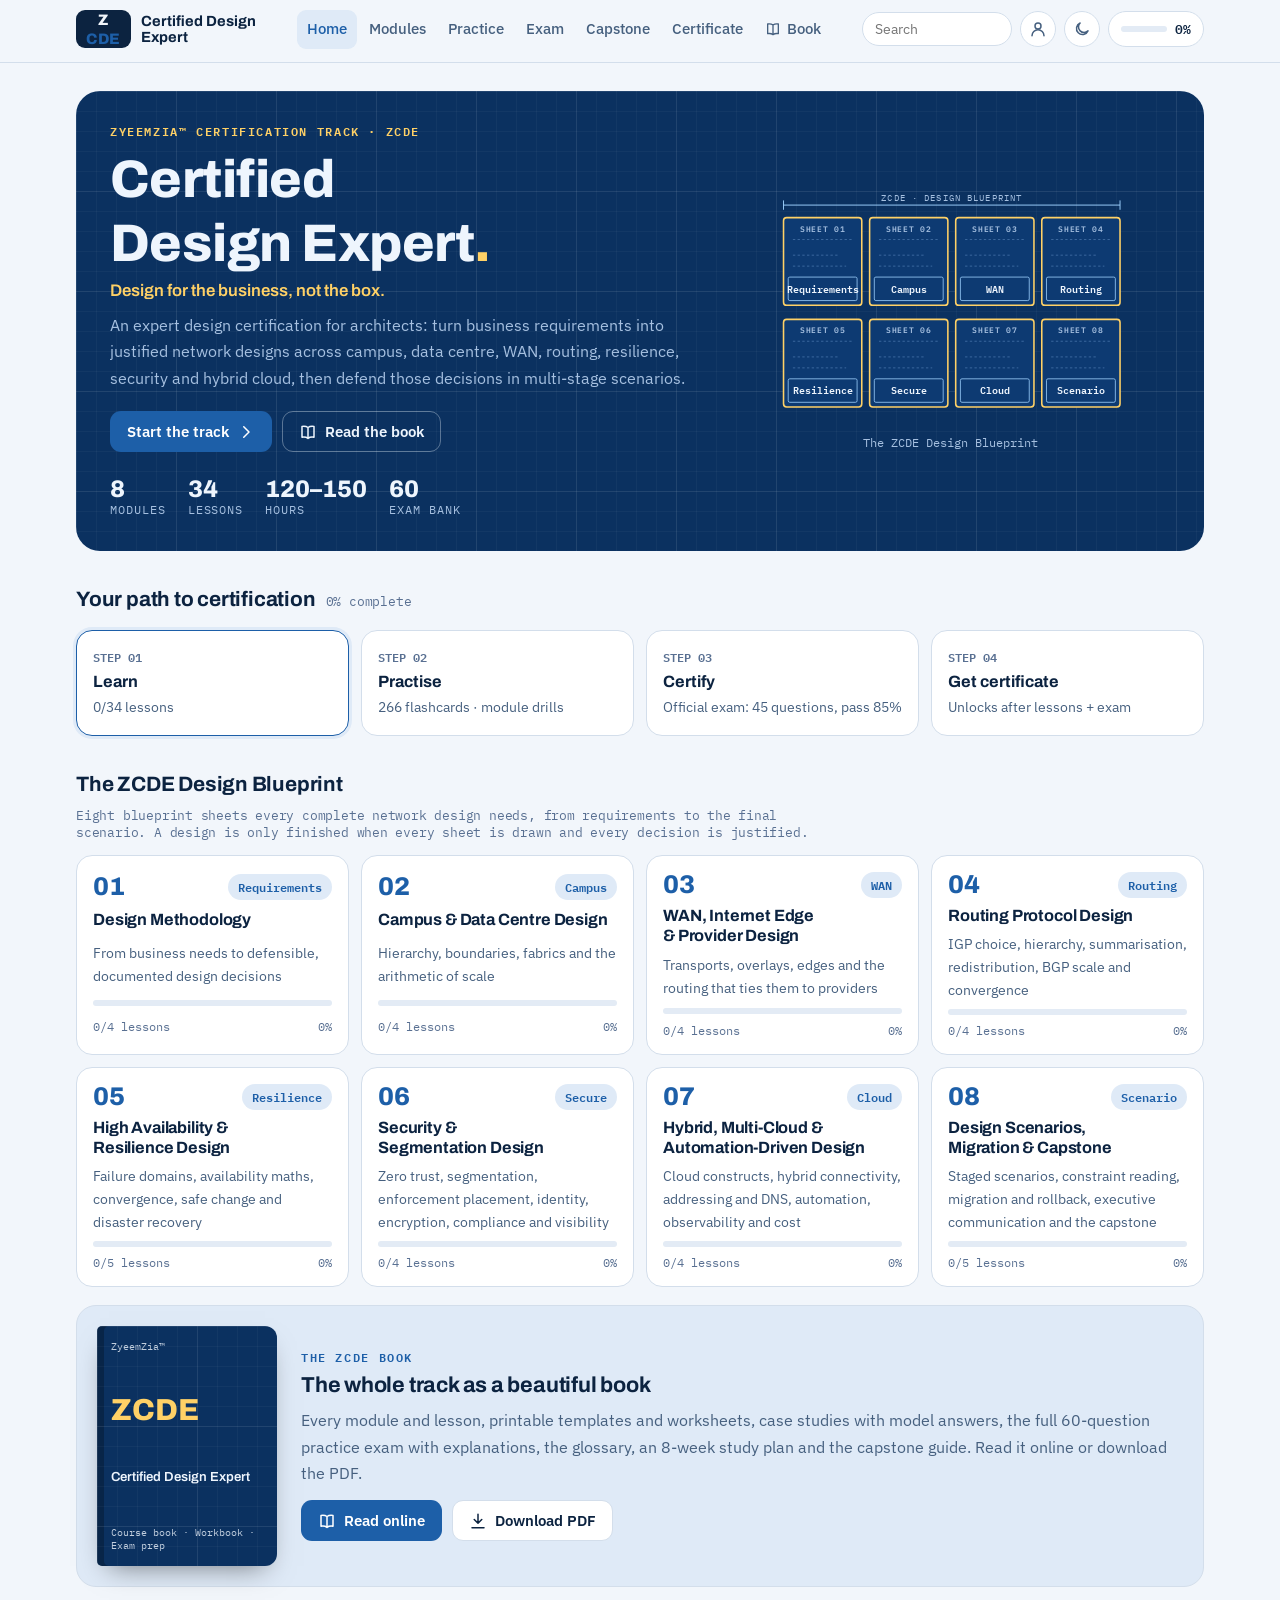
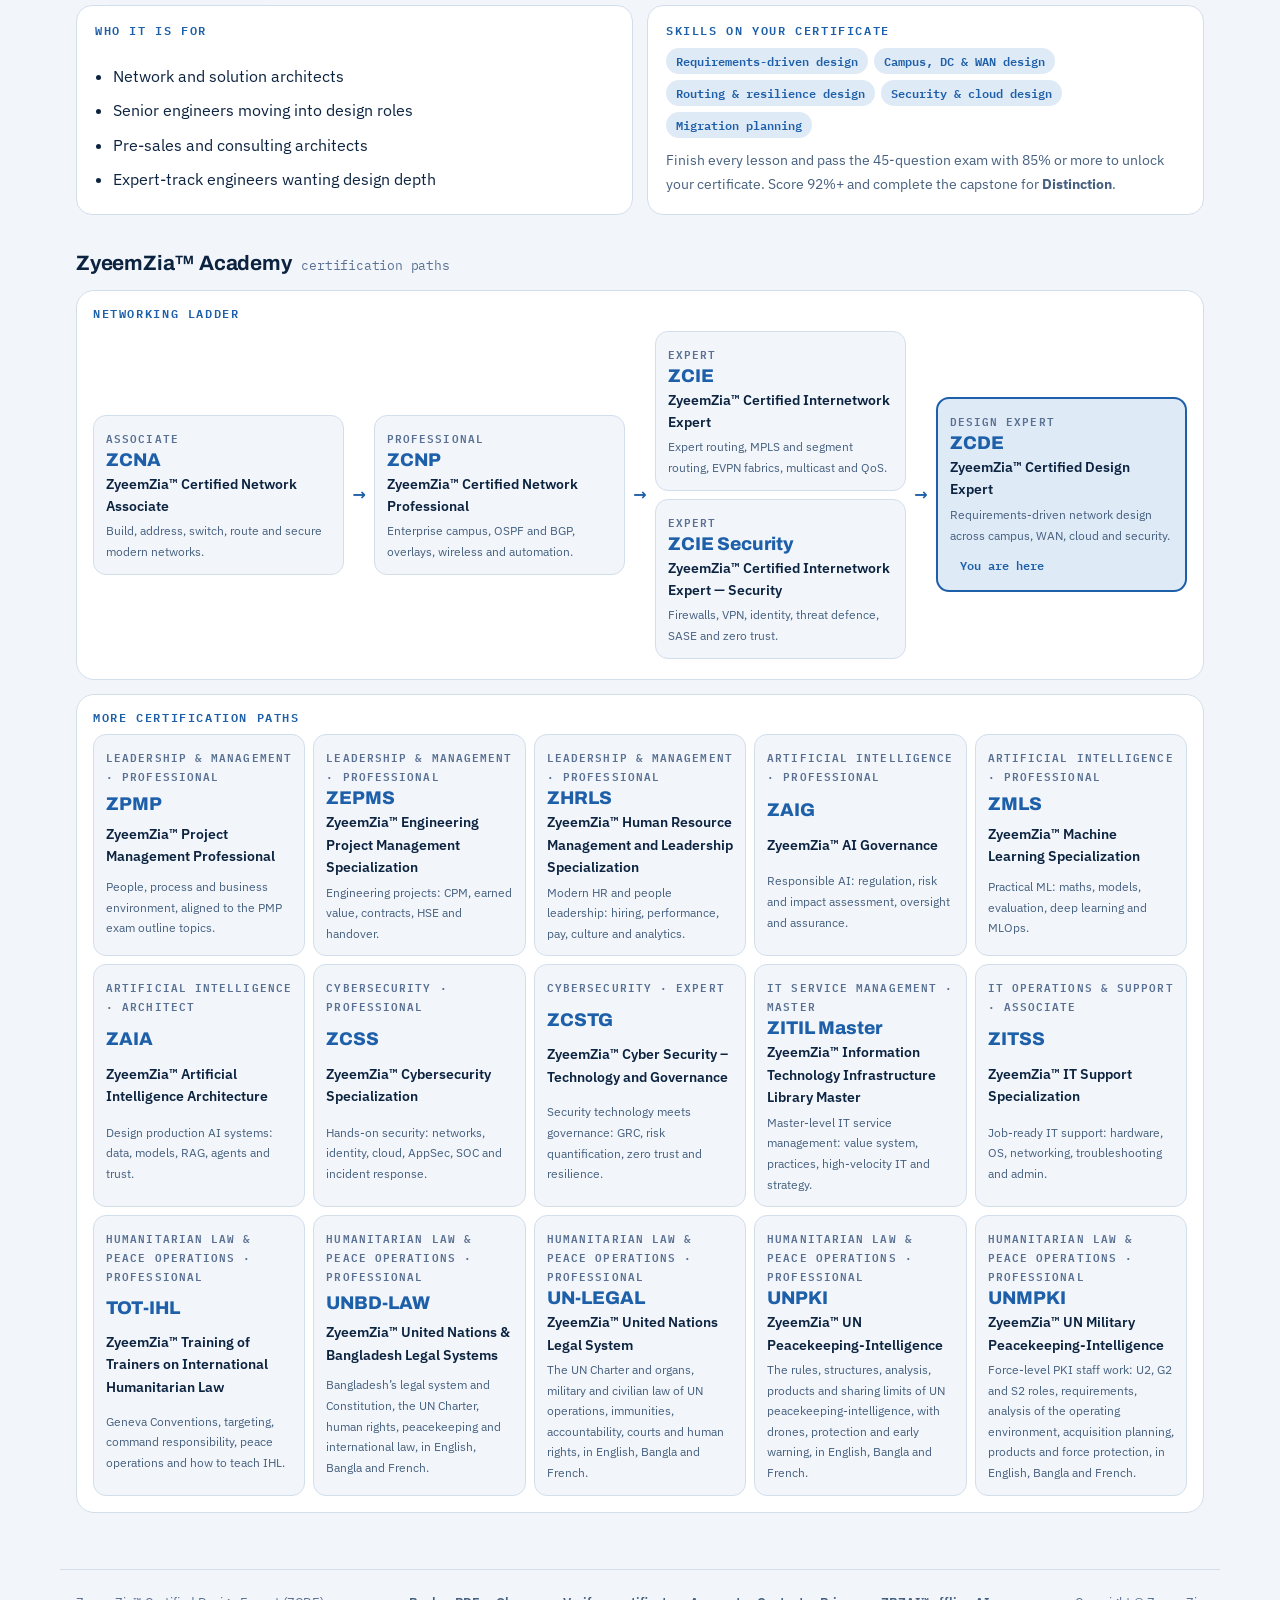
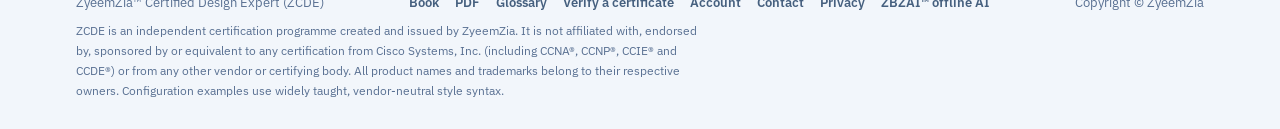
==== commit d85e75ba: "Footer: link to ZBZAI offline AI" ====
--- a/index.html
+++ b/index.html
@@ -43,7 +43,7 @@
 </header>
 <main id="view" class="view" tabindex="-1"><div class="boot" aria-label="Loading the course"><i></i><i></i><i></i></div></main>
 <footer class="site-foot">
-  <div class="row"><span>ZyeemZia™ Certified Design Expert (ZCDE)</span><span style="display:flex;gap:16px;flex-wrap:wrap"><a href="book.html" target="_blank" rel="noopener">Book</a><a href="ZCDE-Book.pdf" download>PDF</a><a href="#glossary">Glossary</a><a href="#verify/">Verify a certificate</a><a href="#account">Account</a><a href="#contact">Contact</a><a href="privacy.html">Privacy</a></span><span>Copyright © ZyeemZia</span></div>
+  <div class="row"><span>ZyeemZia™ Certified Design Expert (ZCDE)</span><span style="display:flex;gap:16px;flex-wrap:wrap"><a href="book.html" target="_blank" rel="noopener">Book</a><a href="ZCDE-Book.pdf" download>PDF</a><a href="#glossary">Glossary</a><a href="#verify/">Verify a certificate</a><a href="#account">Account</a><a href="#contact">Contact</a><a href="privacy.html">Privacy</a><a href="https://zbzai.zyeemzia.com/" target="_blank" rel="noopener">ZBZAI™ offline AI</a></span><span>Copyright © ZyeemZia</span></div>
   <p class="disc" id="disc"></p>
 </footer>
 <nav class="tabbar" id="tabbar" aria-label="Main mobile"></nav>
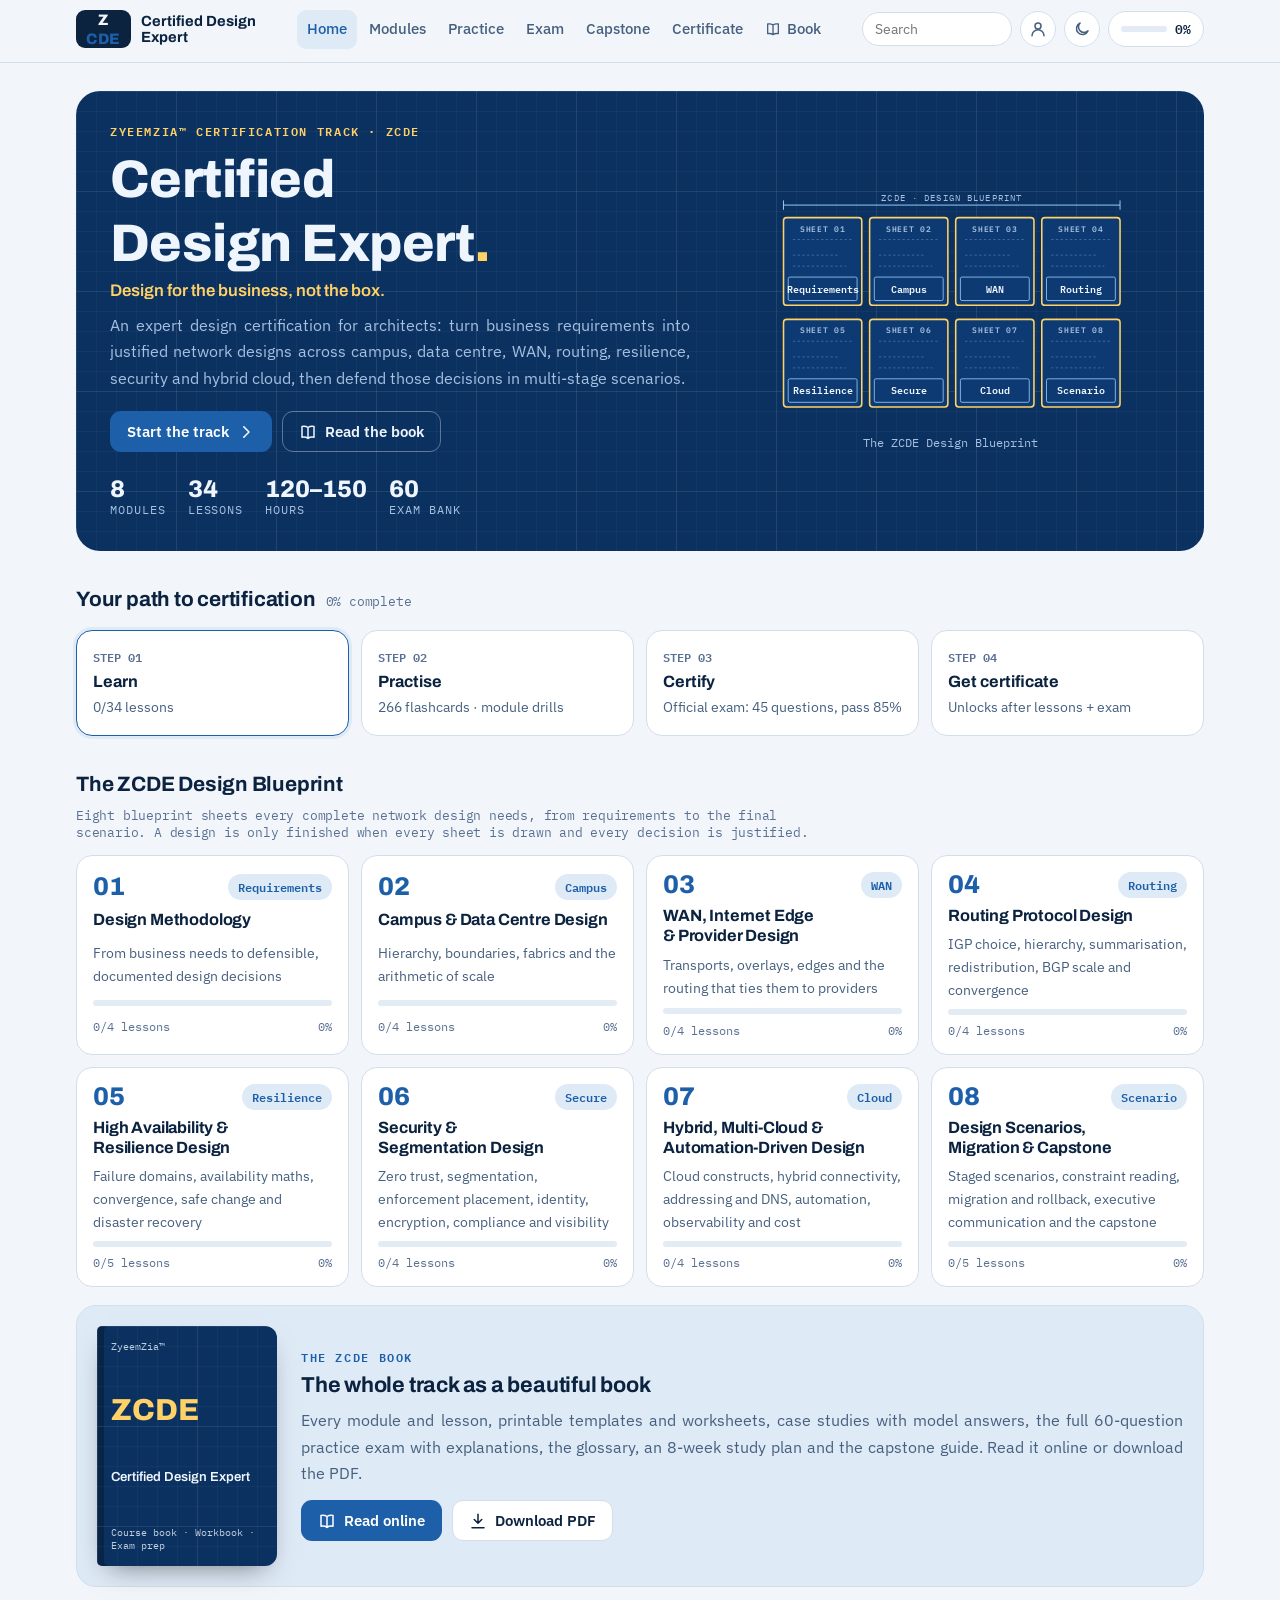
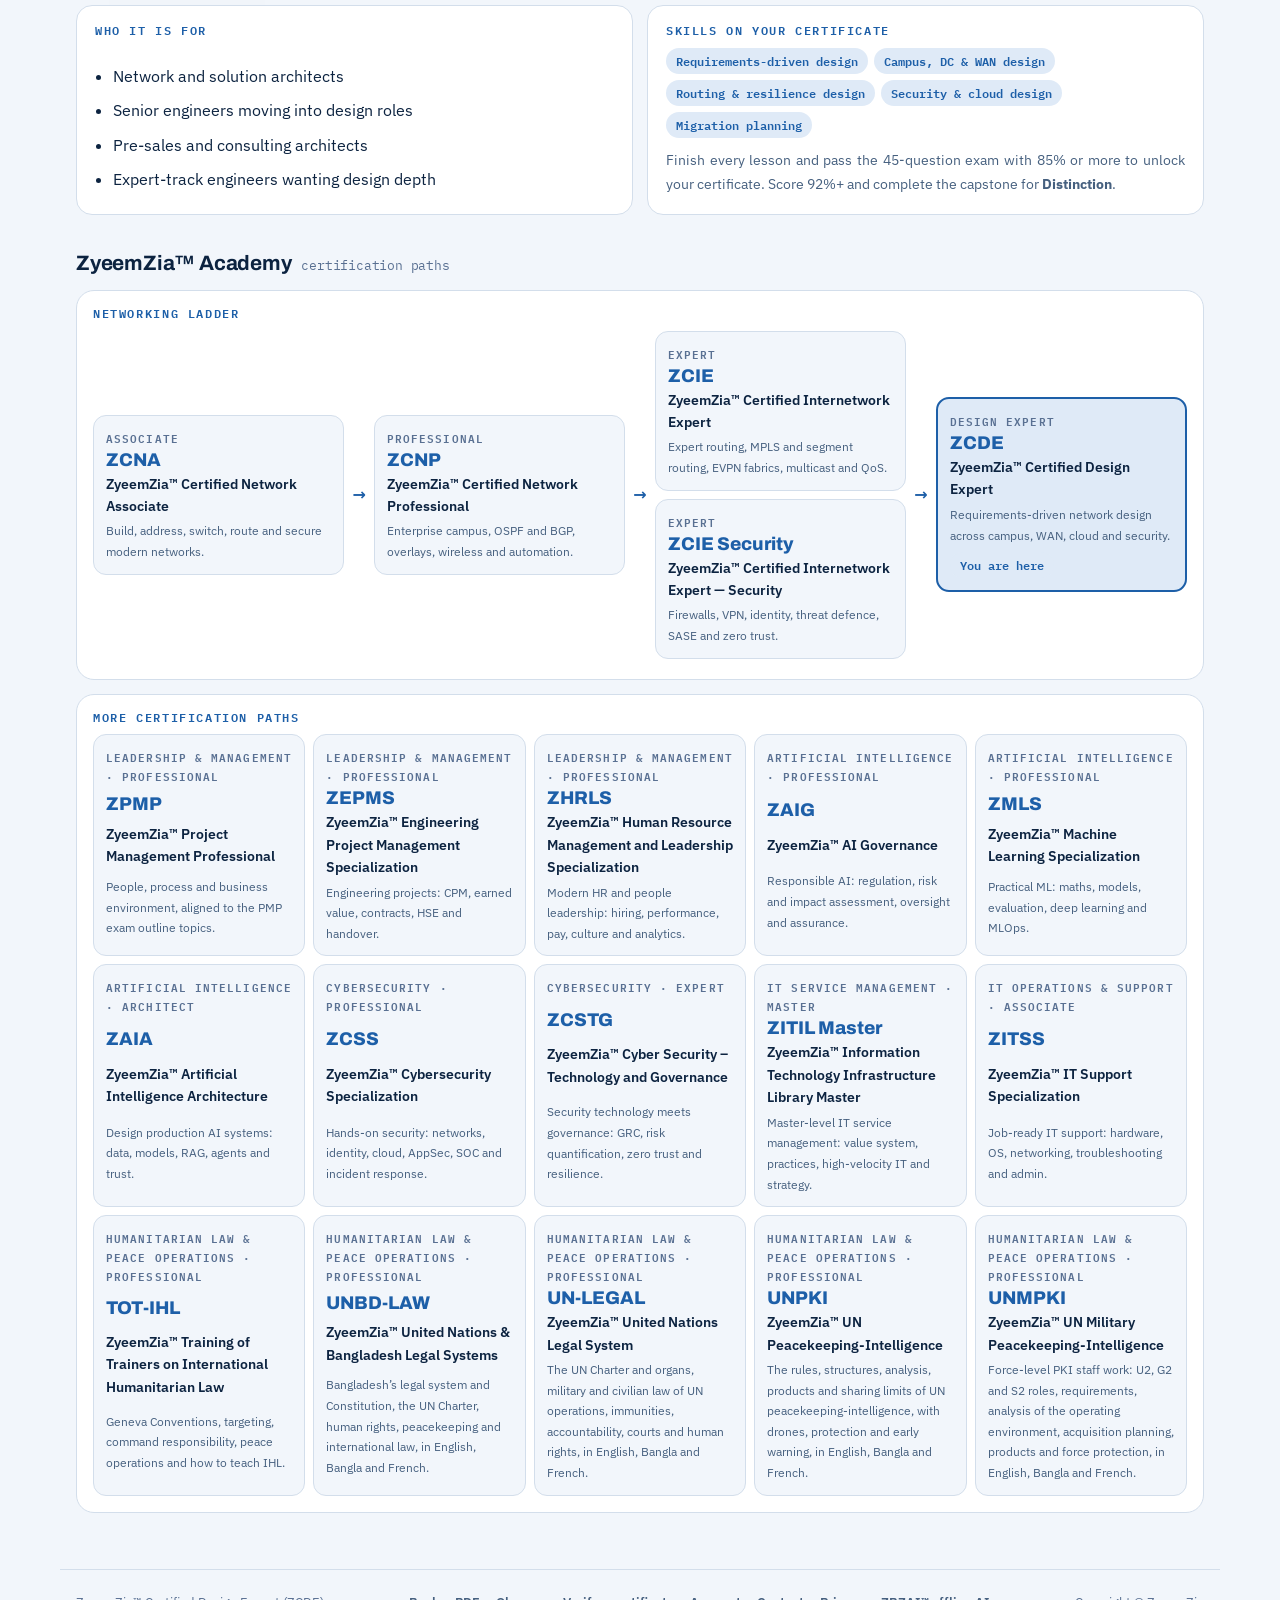
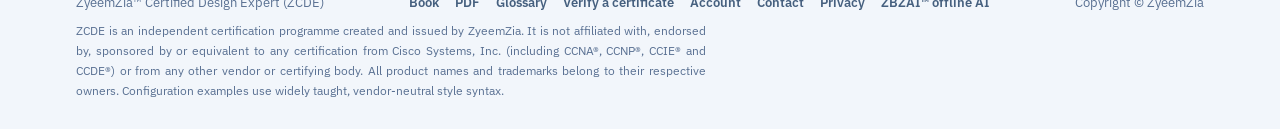
==== commit d3aa3db8: "Justified writing as the house style" ====
--- a/index.html
+++ b/index.html
@@ -50,10 +50,11 @@
 <div class="toast" id="toast" role="status" aria-live="polite" hidden></div>
 <script defer src="core.js?v=756f940ff2"></script>
 <script defer src="figures.js?v=d0575e00c2"></script>
-<script defer src="family.js?v=7f5398b318"></script>
+<script defer src="family.js?v=e2194631f1"></script>
 <script defer src="data/track.js?v=23aff2ddfd"></script>
 <script defer src="data/m1-4.js?v=42b3993f27"></script>
 <script defer src="data/m5-8.js?v=8be7a799c5"></script>
 <script defer src="app.js?v=317a90ee0c"></script>
+<script>/* ZyeemZia house style: justified writing. Paragraphs and list text that read left-aligned are justified; centred text, headings, buttons and columns too narrow to justify cleanly stay as they are. Copyright © ZyeemZia */(function(){var S='p,li,dd,blockquote';function j(r){if(!r||!r.querySelectorAll)return;var L=r.querySelectorAll(S);for(var i=0;i<L.length;i++){var e=L[i];if(e.getAttribute('data-zj'))continue;e.setAttribute('data-zj','1');var a=getComputedStyle(e).textAlign;if(a==='start'||a==='left'||a==='-webkit-auto'){var w=e.clientWidth;if(!w||w>=280)e.style.textAlign='justify'}}}function go(){j(document);if(!window.MutationObserver)return;new MutationObserver(function(m){for(var i=0;i<m.length;i++){var N=m[i].addedNodes;for(var k=0;k<N.length;k++){var n=N[k];if(n.nodeType===1)j(n.matches&&n.matches(S)?n.parentNode:n)}}}).observe(document.body,{childList:true,subtree:true})}if(document.readyState==='loading')document.addEventListener('DOMContentLoaded',go);else go()})()</script>
 </body>
 </html>
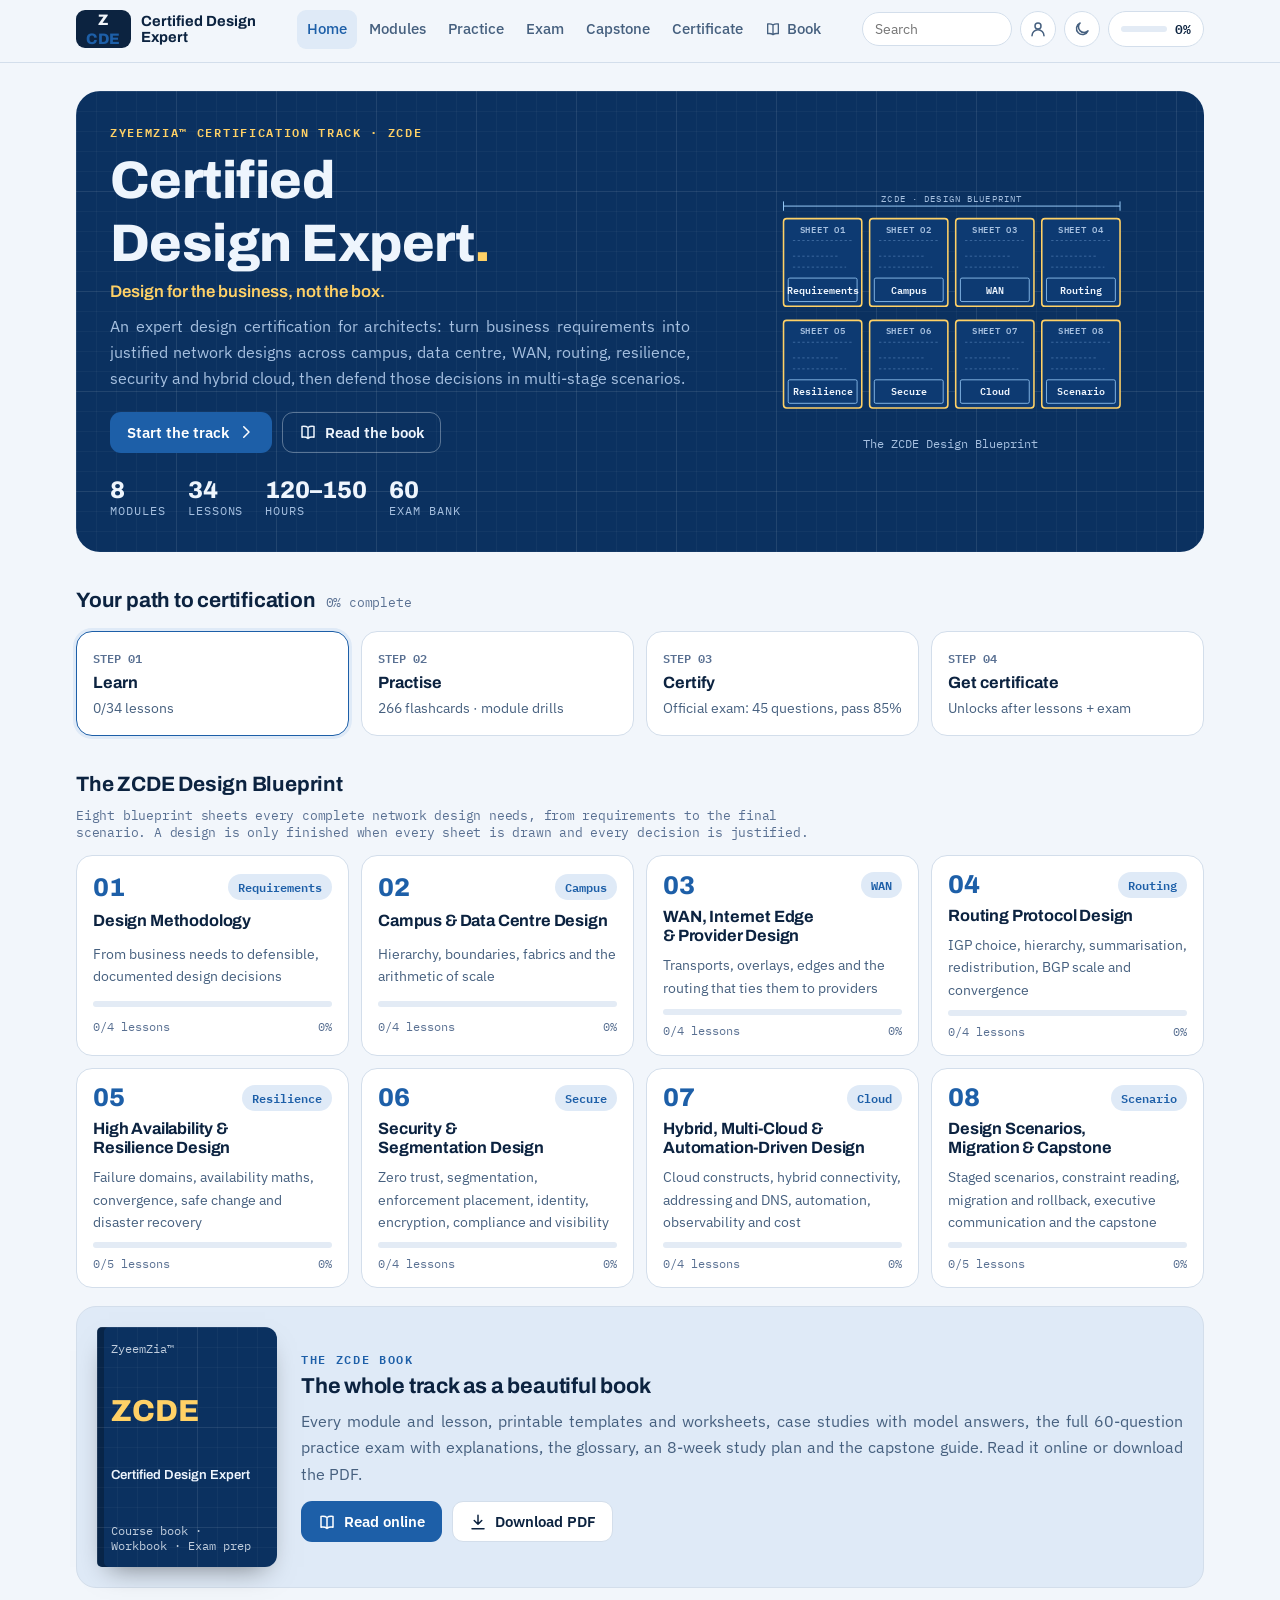
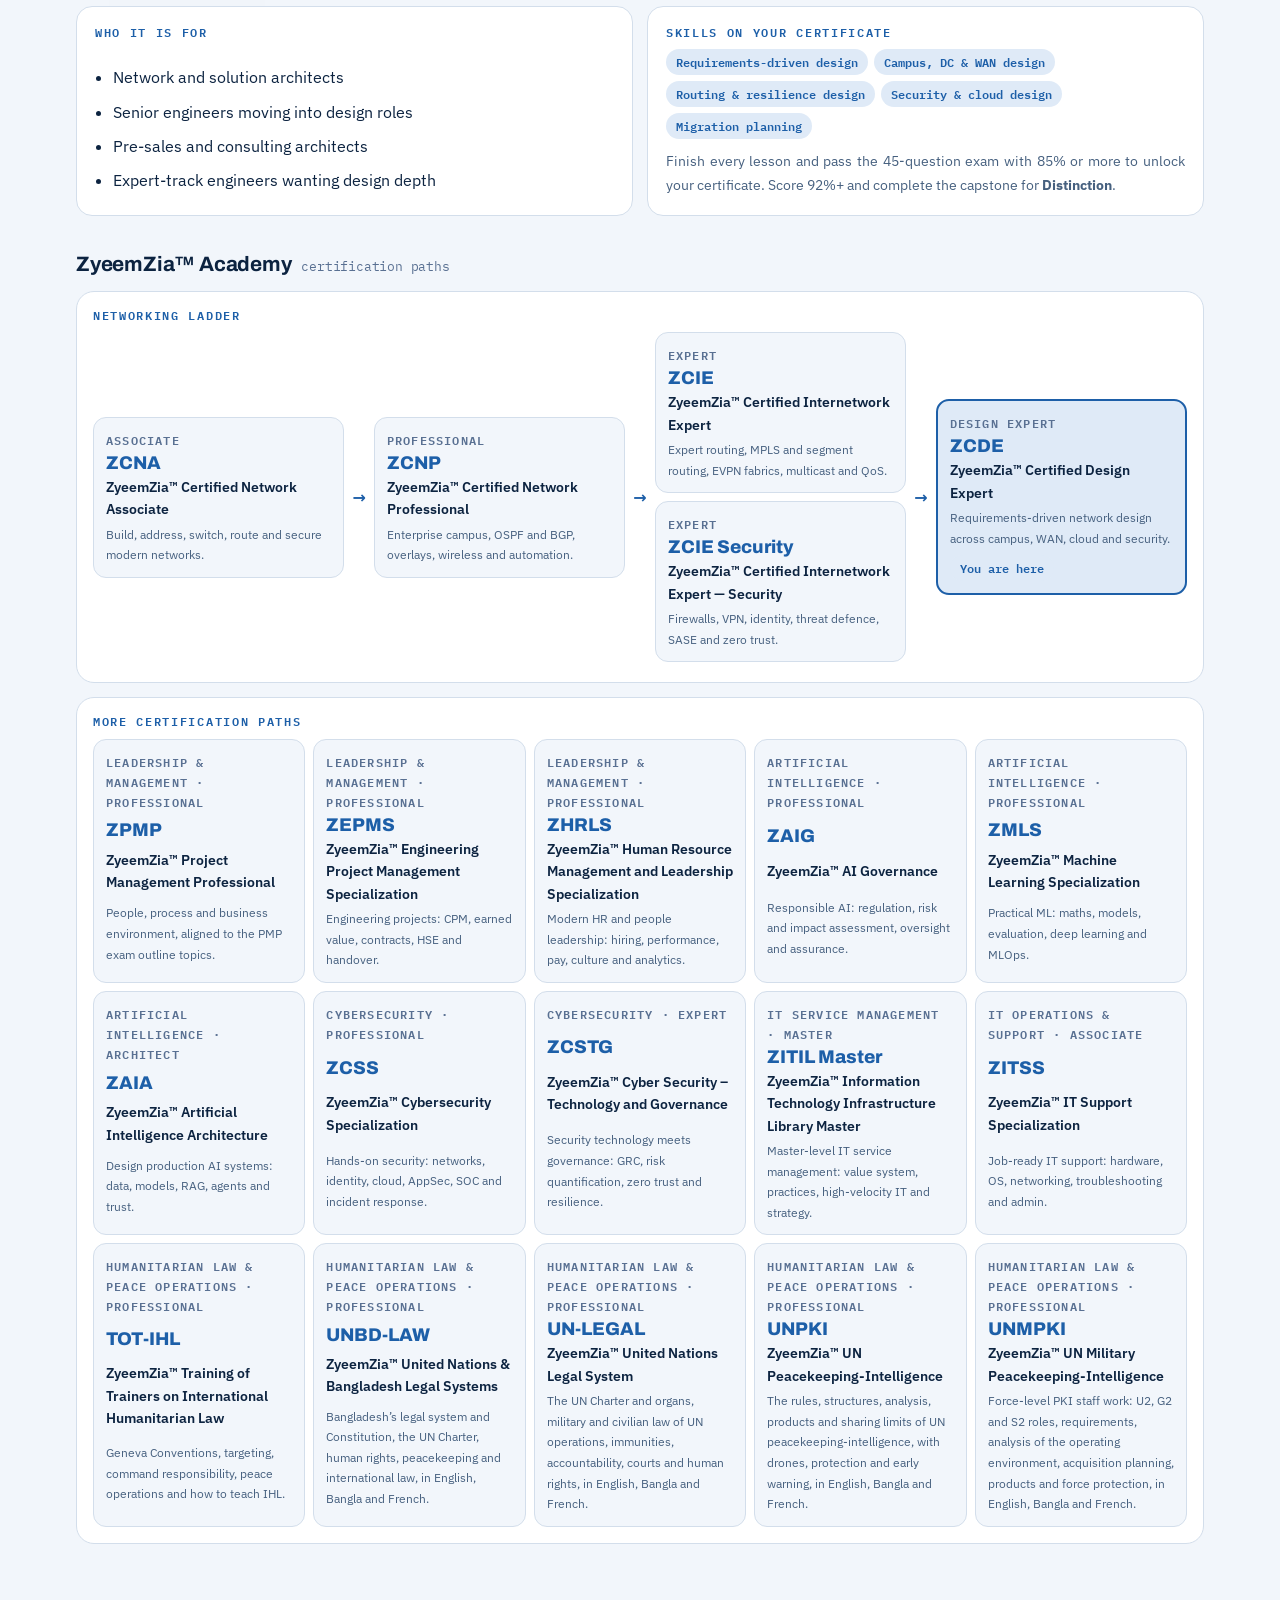
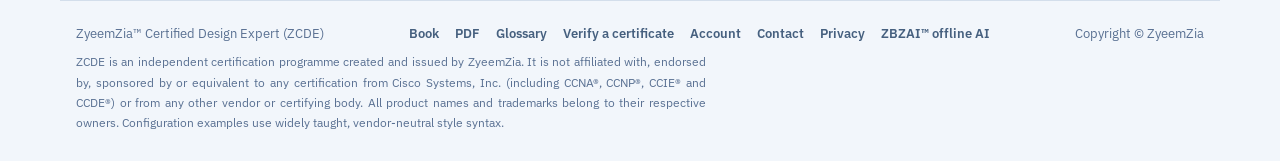
==== commit 2cc3f6e0: "Readable sizes: 12px minimum text and even spacing" ====
--- a/index.html
+++ b/index.html
@@ -24,7 +24,7 @@
 <link rel="stylesheet" href="theme.css?v=c5b45040cc">
 <link rel="preload" href="fonts/IBMPlexSans-400-latin-a68a20.woff2" as="font" type="font/woff2" crossorigin>
 <link rel="preload" href="fonts/Archivo-600-latin-79dc5e.woff2" as="font" type="font/woff2" crossorigin>
-<link rel="stylesheet" href="app.css?v=385b0e401c">
+<link rel="stylesheet" href="app.css?v=af9be1b363">
 </head>
 <body>
 <header class="topbar">
--- a/app.css
+++ b/app.css
@@ -1,4 +1,6 @@
 /* ZyeemZia certification engine — site styles. Colours and faces come from theme.css (per track). */
+/* Form controls use the page font; browsers otherwise fall back to Arial. */
+button, input, select, textarea { font-family: inherit; }
 * { box-sizing: border-box; }
 [hidden] { display: none !important; }
 html { -webkit-text-size-adjust: 100%; }
@@ -10,7 +12,7 @@
 p { margin: 0; }
 code { font: .9em var(--f-mono); background: var(--surface-2); padding: 1px 6px; border-radius: 5px; }
 .muted { color: var(--ink-2); }
-.eyebrow { font: 600 .72rem/1.2 var(--f-mono); letter-spacing: .14em; text-transform: uppercase; color: var(--accent); }
+.eyebrow { font: 600 .75rem/1.2 var(--f-mono); letter-spacing: .14em; text-transform: uppercase; color: var(--accent); }
 
 /* ---------- chrome ---------- */
 .topbar { position: sticky; top: 0; padding-top: env(safe-area-inset-top, 0px); z-index: 30; background: color-mix(in srgb, var(--bg) 88%, transparent); backdrop-filter: blur(10px) saturate(1.3); -webkit-backdrop-filter: blur(10px) saturate(1.3); border-bottom: 1px solid var(--line); }
@@ -20,7 +22,7 @@
 .brand-mark i { font-style: normal; color: var(--accent); }
 .brand-text { display: flex; flex-direction: column; line-height: 1.15; }
 .brand-text b { font: 700 .92rem var(--f-display); }
-.brand-text small { font: 500 .7rem var(--f-mono); color: var(--ink-2); letter-spacing: .04em; }
+.brand-text small { font: 500 .75rem var(--f-mono); color: var(--ink-2); letter-spacing: .04em; }
 .mainnav { display: flex; gap: 2px; margin-left: 8px; }
 .mainnav a { text-decoration: none; color: var(--ink-2); padding: 7px 10px; border-radius: 9px; font-weight: 500; font-size: .93rem; white-space: nowrap; display: inline-flex; gap: 6px; align-items: center; }
 .mainnav a:hover { background: var(--surface-2); color: var(--ink); }
@@ -76,14 +78,14 @@
 .hero-stats { display: flex; gap: 22px; flex-wrap: wrap; margin-top: 24px; }
 .hero-stats div { display: grid; }
 .hero-stats b { font: 800 1.5rem var(--f-display); color: var(--hero-ink); font-variant-numeric: tabular-nums; }
-.hero-stats span { font: 500 .74rem var(--f-mono); color: var(--hero-ink-2); text-transform: uppercase; letter-spacing: .08em; }
+.hero-stats span { font: 500 .75rem var(--f-mono); color: var(--hero-ink-2); text-transform: uppercase; letter-spacing: .08em; }
 .hero-sig { display: grid; justify-items: center; gap: 8px; }
 .hero-sig .sg { width: 100%; max-width: 360px; height: auto; }
 .hero-sig figcaption { font: 500 .78rem var(--f-mono); color: var(--hero-ink-2); text-align: center; }
 
 .path { display: grid; grid-template-columns: repeat(4, minmax(0, 1fr)); gap: 12px; margin-top: 18px; }
 .path-step { padding: 16px; border-radius: 16px; background: var(--surface); border: 1px solid var(--line); display: grid; gap: 6px; position: relative; }
-.path-step .n { font: 700 .74rem var(--f-mono); color: var(--ink-3); }
+.path-step .n { font: 700 .75rem var(--f-mono); color: var(--ink-3); }
 .path-step b { font: 700 1.02rem var(--f-display); }
 .path-step small { color: var(--ink-2); font-size: .85rem; }
 .path-step.done { border-color: var(--good); }
@@ -97,7 +99,7 @@
 .mod-num { font: 800 1.6rem/1 var(--f-display); color: var(--accent); }
 .mod-card h3 { font-size: 1.02rem; }
 .mod-card p { font-size: .86rem; color: var(--ink-2); }
-.mod-card .meta { display: flex; justify-content: space-between; font: 500 .74rem var(--f-mono); color: var(--ink-3); }
+.mod-card .meta { display: flex; justify-content: space-between; font: 500 .75rem var(--f-mono); color: var(--ink-3); }
 .book-banner { display: grid; grid-template-columns: 180px minmax(0, 1fr); gap: 24px; align-items: center; padding: 20px; border-radius: 20px; background: var(--accent-soft); border: 1px solid var(--line); margin-top: 18px; }
 .bb-cover { aspect-ratio: 3/4; border-radius: 5px 12px 12px 5px; background: var(--hero-bg); color: var(--hero-ink); padding: 14px; display: flex; flex-direction: column; justify-content: space-between; text-decoration: none; box-shadow: inset 7px 0 0 rgba(0,0,0,.25), 0 12px 26px -12px rgba(0,0,0,.5); position: relative; overflow: hidden; transition: transform .2s; }
 .bb-cover:hover { transform: rotate(-2deg) translateY(-3px); }
@@ -105,7 +107,7 @@
 .bb-cover > *:not(.motif) { position: relative; }
 .bb-cover b { font: 800 1.9rem/1 var(--f-display); color: var(--hero-accent); }
 .bb-cover span { font: 600 .82rem/1.3 var(--f-display); }
-.bb-cover small { font: 500 .62rem var(--f-mono); opacity: .8; }
+.bb-cover small { font: 500 .75rem var(--f-mono); opacity: .8; }
 .bb-text { display: grid; gap: 8px; min-width: 0; }
 .bb-text h2 { font-size: 1.35rem; }
 .two { display: grid; grid-template-columns: minmax(0, 1fr) minmax(0, 1fr); gap: 14px; }
@@ -136,7 +138,7 @@
 .blk-title { font-size: 1.12rem; margin-bottom: 8px; }
 .b-text { font-size: 1.04rem; }
 .callout { padding: 14px 16px; border-radius: 14px; border-left: 4px solid var(--c); background: color-mix(in srgb, var(--c) 9%, var(--surface)); }
-.callout .ct { font: 700 .72rem var(--f-mono); letter-spacing: .12em; text-transform: uppercase; color: var(--c); display: block; margin-bottom: 4px; }
+.callout .ct { font: 700 .75rem var(--f-mono); letter-spacing: .12em; text-transform: uppercase; color: var(--c); display: block; margin-bottom: 4px; }
 .callout b.h { display: block; font-family: var(--f-display); margin-bottom: 2px; }
 .callout.insight { --c: var(--accent-2); } .callout.warning { --c: var(--bad); } .callout.example { --c: var(--good); } .callout.pro { --c: var(--accent); } .callout.definition { --c: var(--ink-2); }
 .keypoints { padding: 16px 18px; border-radius: 14px; background: var(--surface); border: 1px solid var(--line); }
@@ -168,7 +170,7 @@
 .flow-i + .flow-i::after { content: ""; position: absolute; left: -7px; top: calc(50% - 4px); border: 5px solid transparent; border-left-color: var(--accent); }
 .flow-i b { font: 700 .92rem var(--f-display); }
 .flow-i span { font-size: .82rem; color: var(--ink-2); }
-.flow-i .k { font: 700 .7rem var(--f-mono); color: var(--accent); }
+.flow-i .k { font: 700 .75rem var(--f-mono); color: var(--accent); }
 .layers { display: grid; gap: 6px; }
 .layer { display: grid; grid-template-columns: 170px minmax(0, 1fr); border-radius: 12px; overflow: hidden; border: 1px solid var(--line); background: var(--surface); }
 .layer > b { background: color-mix(in srgb, var(--accent) calc(var(--d) * 1%), var(--surface)); color: var(--ink); padding: 10px 12px; font: 700 .88rem var(--f-display); display: flex; align-items: center; }
@@ -176,7 +178,7 @@
 .layer .parts span { font: 500 .8rem var(--f-mono); padding: 3px 9px; border-radius: 7px; background: var(--surface-2); border: 1px solid var(--line); }
 .formula { display: grid; grid-template-columns: repeat(auto-fill, minmax(230px, 1fr)); gap: 10px; }
 .fm { padding: 14px; border-radius: 14px; background: var(--surface); border: 1px solid var(--line); display: grid; gap: 4px; }
-.fm small { font: 600 .72rem var(--f-mono); color: var(--ink-3); text-transform: uppercase; letter-spacing: .08em; }
+.fm small { font: 600 .75rem var(--f-mono); color: var(--ink-3); text-transform: uppercase; letter-spacing: .08em; }
 .fm code { font-size: 1rem; background: var(--accent-soft); color: var(--ink); padding: 6px 10px; justify-self: start; max-width: 100%; overflow-wrap: anywhere; white-space: normal; }
 .fm p { font-size: .88rem; color: var(--ink-2); }
 .case { border-radius: 16px; border: 1px solid var(--line); background: var(--surface); overflow: hidden; }
@@ -286,19 +288,19 @@
 .sg-node circle { fill: var(--sg-node); stroke: var(--sg-accent); stroke-width: 2; transition: transform .15s; }
 .sg-node.done circle { fill: var(--sg-accent); }
 .sg-node.done text { fill: var(--sg-node); }
-.sg-node .sg-n { font-size: 11px; fill: var(--sg-ink-2); font-weight: 600; }
+.sg-node .sg-n { font-size: 12px; fill: var(--sg-ink-2); font-weight: 600; }
 .sg-node .sg-c { font-size: 12px; fill: var(--sg-ink); font-weight: 700; }
 a.sg-node:hover circle, a.sg-layer:hover rect { stroke-width: 3.5; }
 .sg-title { font: 800 30px var(--f-display) !important; fill: var(--sg-ink); }
 .sg-sub { font-size: 12px; fill: var(--sg-ink-2); letter-spacing: .12em; text-transform: uppercase; }
 .sg-layer rect { fill: var(--sg-node); stroke: var(--sg-accent); stroke-width: 1.5; }
 .sg-layer.done rect { fill: color-mix(in srgb, var(--sg-accent) 30%, var(--sg-node)); }
-.sg-layer .sg-n { font-size: 11px; fill: var(--sg-ink-2); }
+.sg-layer .sg-n { font-size: 12px; fill: var(--sg-ink-2); }
 .sg-layer .sg-c { font-size: 13px; font-weight: 700; fill: var(--sg-ink); }
-.sg-layer .sg-t { font-size: 10.5px; fill: var(--sg-ink-2); }
+.sg-layer .sg-t { font-size: 12px; fill: var(--sg-ink-2); }
 .sg-trust rect { fill: none; stroke: var(--sg-accent-2); stroke-width: 2.5; stroke-dasharray: 8 5; }
 .sg-trust.done rect { stroke-dasharray: none; }
-.sg-trust text { font-size: 11.5px; font-weight: 700; fill: var(--sg-accent-2); }
+.sg-trust text { font-size: 12px; font-weight: 700; fill: var(--sg-accent-2); }
 
 .toast { position: fixed; left: 50%; transform: translateX(-50%); bottom: calc(24px + env(safe-area-inset-bottom, 0px)); z-index: 70; background: var(--ink); color: var(--bg); padding: 10px 18px; border-radius: 12px; font-size: .92rem; max-width: calc(100% - 32px); }
 .confetti { position: fixed; inset: 0; width: 100%; height: 100%; pointer-events: none; z-index: 80; }
@@ -311,13 +313,14 @@
 @media (max-width: 860px) {
   .mainnav { display: none; }
   .tabbar { display: grid; grid-template-columns: repeat(5, minmax(0, 1fr)); position: fixed; left: 0; right: 0; bottom: 0; z-index: 40; background: var(--surface); border-top: 1px solid var(--line); padding-bottom: env(safe-area-inset-bottom, 0px); padding-left: env(safe-area-inset-left, 0px); padding-right: env(safe-area-inset-right, 0px); }
-  .tabbar a { display: flex; flex-direction: column; align-items: center; gap: 2px; padding: 8px 2px 7px; text-decoration: none; color: var(--ink-2); font-size: .7rem; font-weight: 600; }
+  .tabbar a { display: flex; flex-direction: column; align-items: center; gap: 2px; padding: 8px 2px 7px; text-decoration: none; color: var(--ink-2); font-size: .75rem; font-weight: 600; }
   .tabbar a[aria-current="page"] { color: var(--accent); }
   .site-foot { padding-bottom: calc(84px + env(safe-area-inset-bottom, 0px)); }
   .toast { bottom: calc(80px + env(safe-area-inset-bottom, 0px)); }
   .hero { grid-template-columns: 1fr; padding: 24px; }
   .path, .rules { grid-template-columns: repeat(2, minmax(0, 1fr)); }
-  .two { grid-template-columns: 1fr; }
+  .two { grid-template-columns: minmax(0, 1fr); }
+  .list-card .chip { white-space: normal; }
 }
 @media (max-width: 560px) {
   .mod-grid { grid-template-columns: 1fr; }
@@ -354,7 +357,7 @@
 .sn-in input { padding: 11px 14px; border-radius: 11px; border: 1px solid var(--line); background: var(--bg); color: var(--ink); font: 600 1.05rem var(--f-mono); }
 .sn-grid { display: grid; grid-template-columns: repeat(auto-fill, minmax(170px, 1fr)); gap: 8px; }
 .sn-grid div { padding: 10px 12px; border-radius: 10px; background: var(--surface-2); display: grid; gap: 2px; min-width: 0; }
-.sn-grid small { font: 600 .7rem var(--f-mono); color: var(--ink-3); text-transform: uppercase; letter-spacing: .06em; }
+.sn-grid small { font: 600 .75rem var(--f-mono); color: var(--ink-3); text-transform: uppercase; letter-spacing: .06em; }
 .sn-grid b { font: 600 .95rem var(--f-mono); overflow-wrap: anywhere; }
 /* ---------- academy ladder ---------- */
 .academy { display: grid; grid-template-columns: minmax(0, 2.4fr) minmax(0, 1fr); gap: 14px; }
@@ -371,7 +374,7 @@
 .ac-card.soon b { color: var(--ink-2); }
 .ac-card.soon .chip { justify-self: start; }
 .ac-card b { font: 800 1.15rem var(--f-display); color: var(--accent); }
-.ac-lv { font: 600 .68rem var(--f-mono); text-transform: uppercase; letter-spacing: .1em; color: var(--ink-3); }
+.ac-lv { font: 600 .75rem var(--f-mono); text-transform: uppercase; letter-spacing: .1em; color: var(--ink-3); }
 .ac-n { font-size: .85rem; font-weight: 600; }
 .ac-card small { font-size: .78rem; color: var(--ink-2); }
 .ac-card .chip { justify-self: start; margin-top: 4px; }
@@ -383,7 +386,7 @@
 .sg-node rect, .sg-node polygon { fill: var(--sg-node); stroke: var(--sg-accent); stroke-width: 2; }
 .sg-node.done rect, .sg-node.done polygon { fill: color-mix(in srgb, var(--sg-accent) 35%, var(--sg-node)); }
 .sg-path text, .sg-hex text, .sg-blueprint text { text-anchor: middle; }
-.sg-path .sg-n, .sg-hex .sg-n, .sg-blueprint .sg-n { font-size: 10px; fill: var(--sg-ink-2); letter-spacing: .08em; }
+.sg-path .sg-n, .sg-hex .sg-n, .sg-blueprint .sg-n { font-size: 12px; fill: var(--sg-ink-2); letter-spacing: .08em; }
 .sg-path .sg-c, .sg-hex .sg-c, .sg-blueprint .sg-c { font-size: 12.5px; font-weight: 700; fill: var(--sg-ink); }
 a.sg-node:hover rect, a.sg-node:hover polygon { stroke-width: 3.5; }
 .sg-dim { stroke: var(--sg-accent-2); stroke-width: 1.2; }
@@ -480,41 +483,41 @@
 .fig .k-attacker .ic { stroke: var(--bad); } .fig .k-attacker .f-soft { fill: var(--bad-soft); }
 .fig .k-cloud .ic, .fig .k-model .ic { stroke: var(--accent-2); } .fig .k-cloud .f-soft, .fig .k-model .f-soft { fill: var(--accent-2-soft); } .fig .k-model .f-ac { fill: var(--accent-2); }
 .fig .lbl { font-size: 13px; font-weight: 700; text-anchor: middle; }
-.fig .sub { font: 11px var(--f-mono); fill: var(--ink-2); text-anchor: middle; }
+.fig .sub { font: 12px var(--f-mono); fill: var(--ink-2); text-anchor: middle; }
 .fig .lnk { stroke: var(--ink-3); stroke-width: 2.2; fill: none; }
 .fig .lnk.dashed { stroke-dasharray: 7 5; } .fig .lnk.wireless { stroke-dasharray: 2 6; stroke-linecap: round; }
 .fig .lnk.tunnel { stroke: var(--accent-2); stroke-width: 3; stroke-dasharray: 10 6; } .fig .lnk.bold { stroke-width: 4.5; } .fig .lnk.attack { stroke: var(--bad); stroke-dasharray: 7 5; }
-.fig .lnk-t { font: 10.5px var(--f-mono); fill: var(--ink-2); text-anchor: middle; }
-.fig .lnk-e { font: 600 10px var(--f-mono); fill: var(--accent); text-anchor: middle; }
+.fig .lnk-t { font: 12px var(--f-mono); fill: var(--ink-2); text-anchor: middle; }
+.fig .lnk-e { font: 600 12px var(--f-mono); fill: var(--accent); text-anchor: middle; }
 .fig .zone rect { fill: var(--surface-2); stroke: var(--line); stroke-width: 1.5; stroke-dasharray: 6 5; }
 .fig .zone.t-accent rect { fill: var(--accent-soft); stroke: var(--accent); } .fig .zone.t-warn rect { fill: var(--warn-soft); stroke: var(--warn); }
 .fig .zone.t-bad rect { fill: var(--bad-soft); stroke: var(--bad); } .fig .zone.t-good rect { fill: var(--good-soft); stroke: var(--good); }
-.fig .zone-t { font: 700 10px var(--f-mono); letter-spacing: .1em; text-transform: uppercase; fill: var(--ink-2); }
+.fig .zone-t { font: 700 12px var(--f-mono); letter-spacing: .1em; text-transform: uppercase; fill: var(--ink-2); }
 /* sequence */
 .fig .life { stroke: var(--line); stroke-width: 2; stroke-dasharray: 4 5; }
 .fig .actor { fill: var(--accent-soft); stroke: var(--accent); stroke-width: 1.5; }
 .fig .actor-t { font-size: 13px; font-weight: 700; text-anchor: middle; }
 .fig .msg { stroke: var(--ink-2); stroke-width: 2; fill: none; } .fig .msg.reply { stroke-dasharray: 6 4; }
 .fig .msg-t { font-size: 12.5px; font-weight: 600; text-anchor: middle; }
-.fig .msg-n { font: 10.5px var(--f-mono); fill: var(--ink-3); text-anchor: middle; }
-.fig .seq-n { fill: var(--accent); } .fig .seq-nt { font: 700 9.5px var(--f-mono); fill: var(--accent-ink); text-anchor: middle; }
+.fig .msg-n { font: 12px var(--f-mono); fill: var(--ink-3); text-anchor: middle; }
+.fig .seq-n { fill: var(--accent); } .fig .seq-nt { font: 700 12px var(--f-mono); fill: var(--accent-ink); text-anchor: middle; }
 /* packet */
 .fig .pk { fill: var(--accent-soft); stroke: var(--surface); stroke-width: 2; } .fig .pk.alt { fill: var(--surface-2); }
-.fig .pk-t { font-weight: 700; text-anchor: middle; } .fig .pk-b { font: 9.5px var(--f-mono); fill: var(--ink-3); text-anchor: middle; }
-.fig .bit-t { font: 10px var(--f-mono); fill: var(--ink-3); } .fig .bit-k { stroke: var(--line); stroke-width: 1; }
+.fig .pk-t { font-weight: 700; text-anchor: middle; } .fig .pk-b { font: 12px var(--f-mono); fill: var(--ink-3); text-anchor: middle; }
+.fig .bit-t { font: 12px var(--f-mono); fill: var(--ink-3); } .fig .bit-k { stroke: var(--line); stroke-width: 1; }
 /* cycle */
 .fig .cyc-ring { fill: none; stroke: var(--line); stroke-width: 1; stroke-dasharray: 2 6; }
 .fig .cyc-arc { fill: none; stroke: var(--accent); stroke-width: 2.4; stroke-linecap: round; } .fig-cycle .arw { fill: var(--accent); }
 .fig .cyc-p { fill: var(--surface); stroke: var(--accent); stroke-width: 1.8; }
 .fig .cyc-t { font-size: 13px; font-weight: 700; text-anchor: middle; }
-.fig .cyc-n { fill: var(--accent); } .fig .cyc-nt { font: 700 11px var(--f-mono); fill: var(--accent-ink); text-anchor: middle; }
+.fig .cyc-n { fill: var(--accent); } .fig .cyc-nt { font: 700 12px var(--f-mono); fill: var(--accent-ink); text-anchor: middle; }
 .fig .cyc-c { fill: var(--accent-soft); } .fig .cyc-ct { font-size: 14px; font-weight: 800; fill: var(--accent); text-anchor: middle; }
 .fig-legend { margin: 12px 0 0; padding-left: 1.4em; display: grid; gap: 4px; font-size: .9rem; color: var(--ink-2); }
 .fig-legend b { color: var(--ink); }
 /* chart */
 .fig .grid { stroke: var(--line); stroke-width: 1; } .fig .grid.zero { stroke: var(--ink-3); }
-.fig .ax-t { font: 11px var(--f-mono); fill: var(--ink-2); text-anchor: middle; } .fig .ax-l { font: 600 11px var(--f-body); fill: var(--ink-2); text-anchor: middle; }
-.fig .val { font: 600 10.5px var(--f-mono); fill: var(--ink); text-anchor: middle; } .fig .lg-t { font-size: 12px; fill: var(--ink-2); }
+.fig .ax-t { font: 12px var(--f-mono); fill: var(--ink-2); text-anchor: middle; } .fig .ax-l { font: 600 12px var(--f-body); fill: var(--ink-2); text-anchor: middle; }
+.fig .val { font: 600 12px var(--f-mono); fill: var(--ink); text-anchor: middle; } .fig .lg-t { font-size: 12px; fill: var(--ink-2); }
 .fig .cbar.s0, .fig .dot.s0 { fill: var(--accent); } .fig .cbar.s1, .fig .dot.s1 { fill: var(--accent-2); } .fig .cbar.s2, .fig .dot.s2 { fill: var(--warn); } .fig .cbar.s3, .fig .dot.s3 { fill: var(--ink-3); }
 .fig .ln { fill: none; stroke-width: 2.6; stroke-linejoin: round; } .fig .ln.s0 { stroke: var(--accent); } .fig .ln.s1 { stroke: var(--accent-2); } .fig .ln.s2 { stroke: var(--warn); } .fig .ln.s3 { stroke: var(--ink-3); }
 /* timeline */
@@ -522,7 +525,7 @@
 .tl::before { content: ""; position: absolute; left: 6px; right: 6px; top: 7px; height: 3px; border-radius: 3px; background: linear-gradient(90deg, var(--accent), var(--accent-2)); }
 .tl li { position: relative; min-width: 0; }
 .tl li::before { content: ""; position: absolute; top: -21px; left: 0; width: 11px; height: 11px; border-radius: 50%; background: var(--surface); border: 3px solid var(--accent); }
-.tl-when { display: block; font: 700 .72rem var(--f-mono); letter-spacing: .06em; color: var(--accent); text-transform: uppercase; }
+.tl-when { display: block; font: 700 .75rem var(--f-mono); letter-spacing: .06em; color: var(--accent); text-transform: uppercase; }
 .tl b { display: block; font-family: var(--f-display); font-size: .95rem; line-height: 1.3; margin: 2px 0 3px; }
 .tl p { margin: 0; font-size: .86rem; color: var(--ink-2); line-height: 1.45; }
 .tl.tl-v { grid-template-columns: minmax(0, 1fr); padding: 0 0 0 26px; gap: 12px; }
@@ -531,13 +534,13 @@
 /* matrix */
 .mx { display: grid; grid-template-columns: 26px minmax(0, 1fr); gap: 6px 8px; }
 .mx-y { display: flex; align-items: center; justify-content: center; }
-.mx-y span { writing-mode: vertical-rl; transform: rotate(180deg); font: 700 .7rem var(--f-mono); letter-spacing: .1em; text-transform: uppercase; color: var(--ink-3); white-space: nowrap; }
+.mx-y span { writing-mode: vertical-rl; transform: rotate(180deg); font: 700 .75rem var(--f-mono); letter-spacing: .1em; text-transform: uppercase; color: var(--ink-3); white-space: nowrap; }
 .mx-grid { display: grid; grid-template-columns: minmax(0, 1fr) minmax(0, 1fr); gap: 8px; }
 .mx-q { border: 1px solid var(--line); border-radius: 12px; padding: 12px 14px; background: var(--surface-2); min-width: 0; }
 .mx-q.q1 { background: var(--accent-soft); border-color: var(--accent); }
 .mx-q b { display: block; font-family: var(--f-display); font-size: .95rem; margin-bottom: 4px; }
 .mx-q ul { margin: 0; padding-left: 1.1em; font-size: .86rem; color: var(--ink-2); line-height: 1.45; }
-.mx-x { grid-column: 2; text-align: center; font: 700 .7rem var(--f-mono); letter-spacing: .1em; text-transform: uppercase; color: var(--ink-3); }
+.mx-x { grid-column: 2; text-align: center; font: 700 .75rem var(--f-mono); letter-spacing: .1em; text-transform: uppercase; color: var(--ink-3); }
 /* tree */
 .tree, .tree ul { list-style: none; margin: 0; padding: 0; display: flex; justify-content: center; }
 /* as wide as the space allows, never narrower than its words; wider trees scroll from the left edge */
@@ -576,4 +579,4 @@
   .tree > li::before, .tree > li::after { display: none !important; }
   .tr-n { display: inline-block; text-align: left; max-width: 100%; }
 }
-.fig:has(.fig-scroll.more)::after { content: "↔  Swipe sideways to see the whole diagram"; display: block; margin-top: 8px; font: 600 .72rem var(--f-mono); letter-spacing: .04em; color: var(--ink-3); }
+.fig:has(.fig-scroll.more)::after { content: "↔  Swipe sideways to see the whole diagram"; display: block; margin-top: 8px; font: 600 .75rem var(--f-mono); letter-spacing: .04em; color: var(--ink-3); }
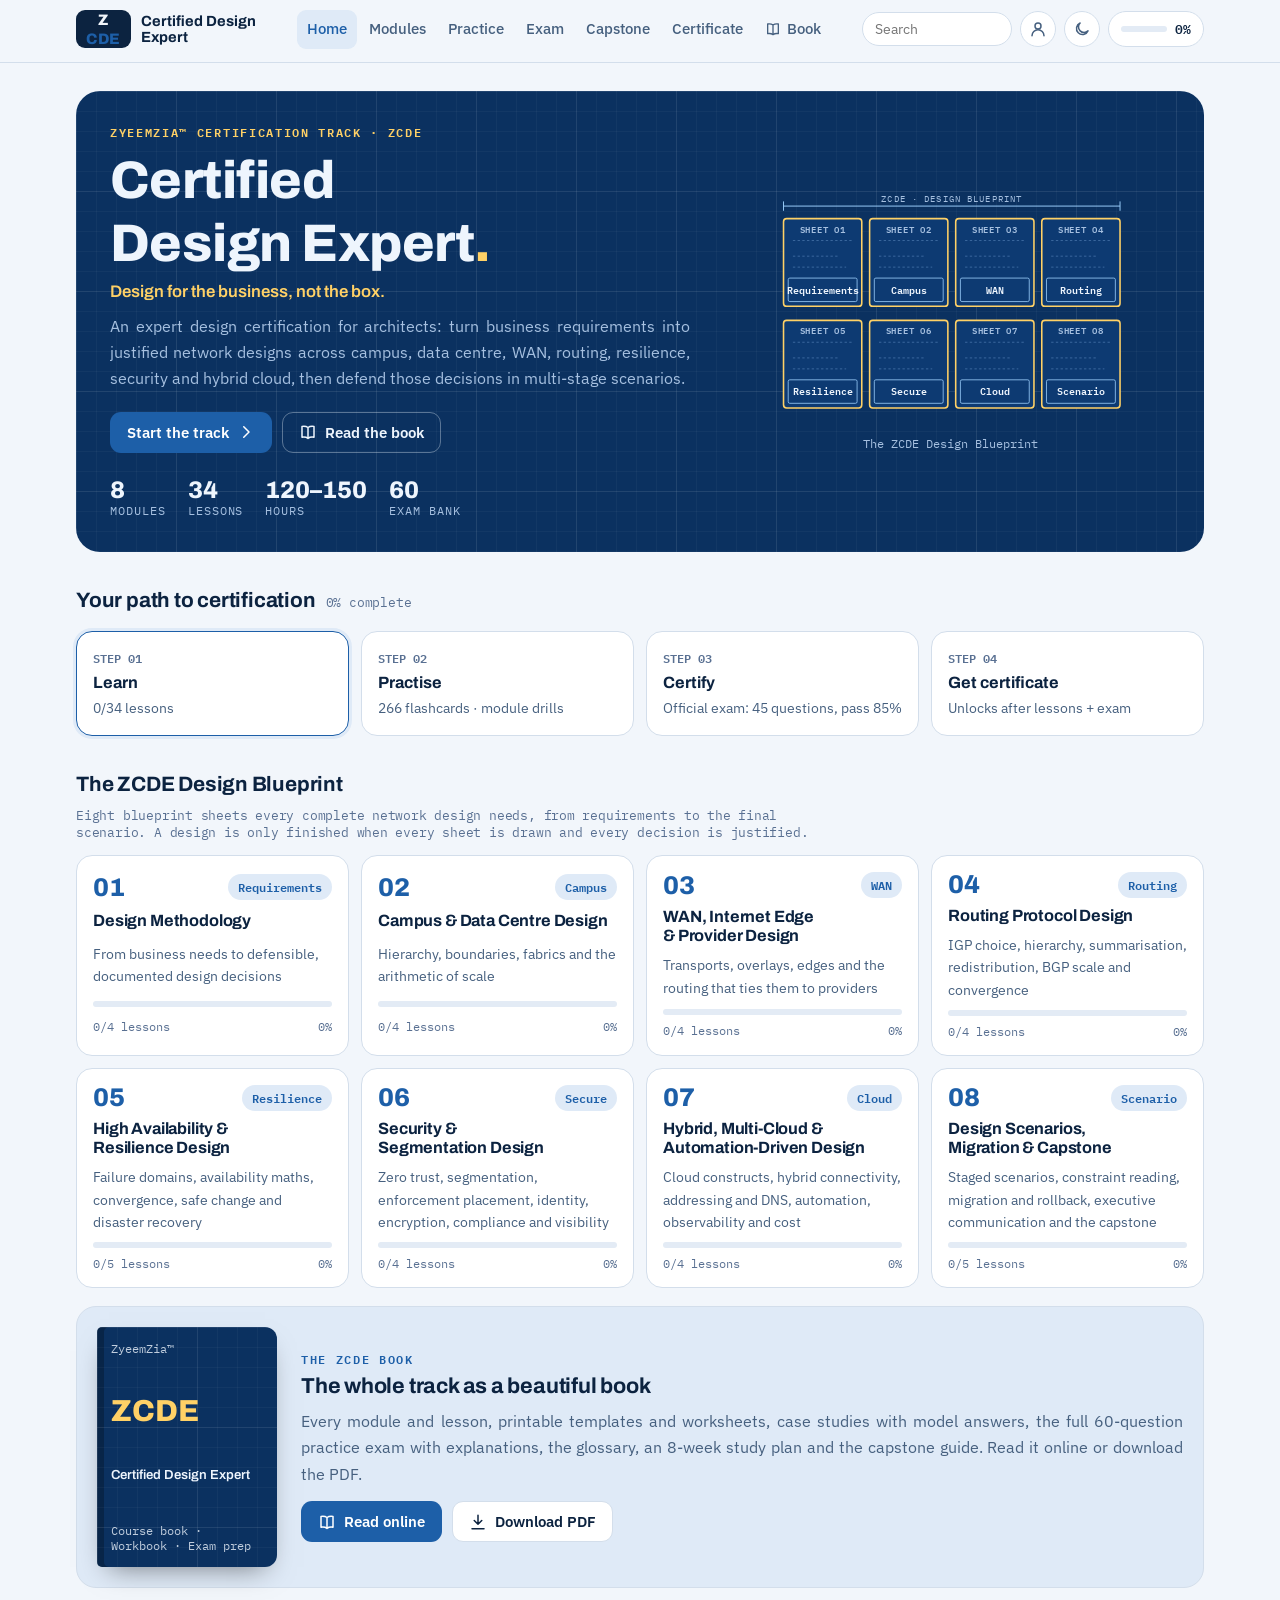
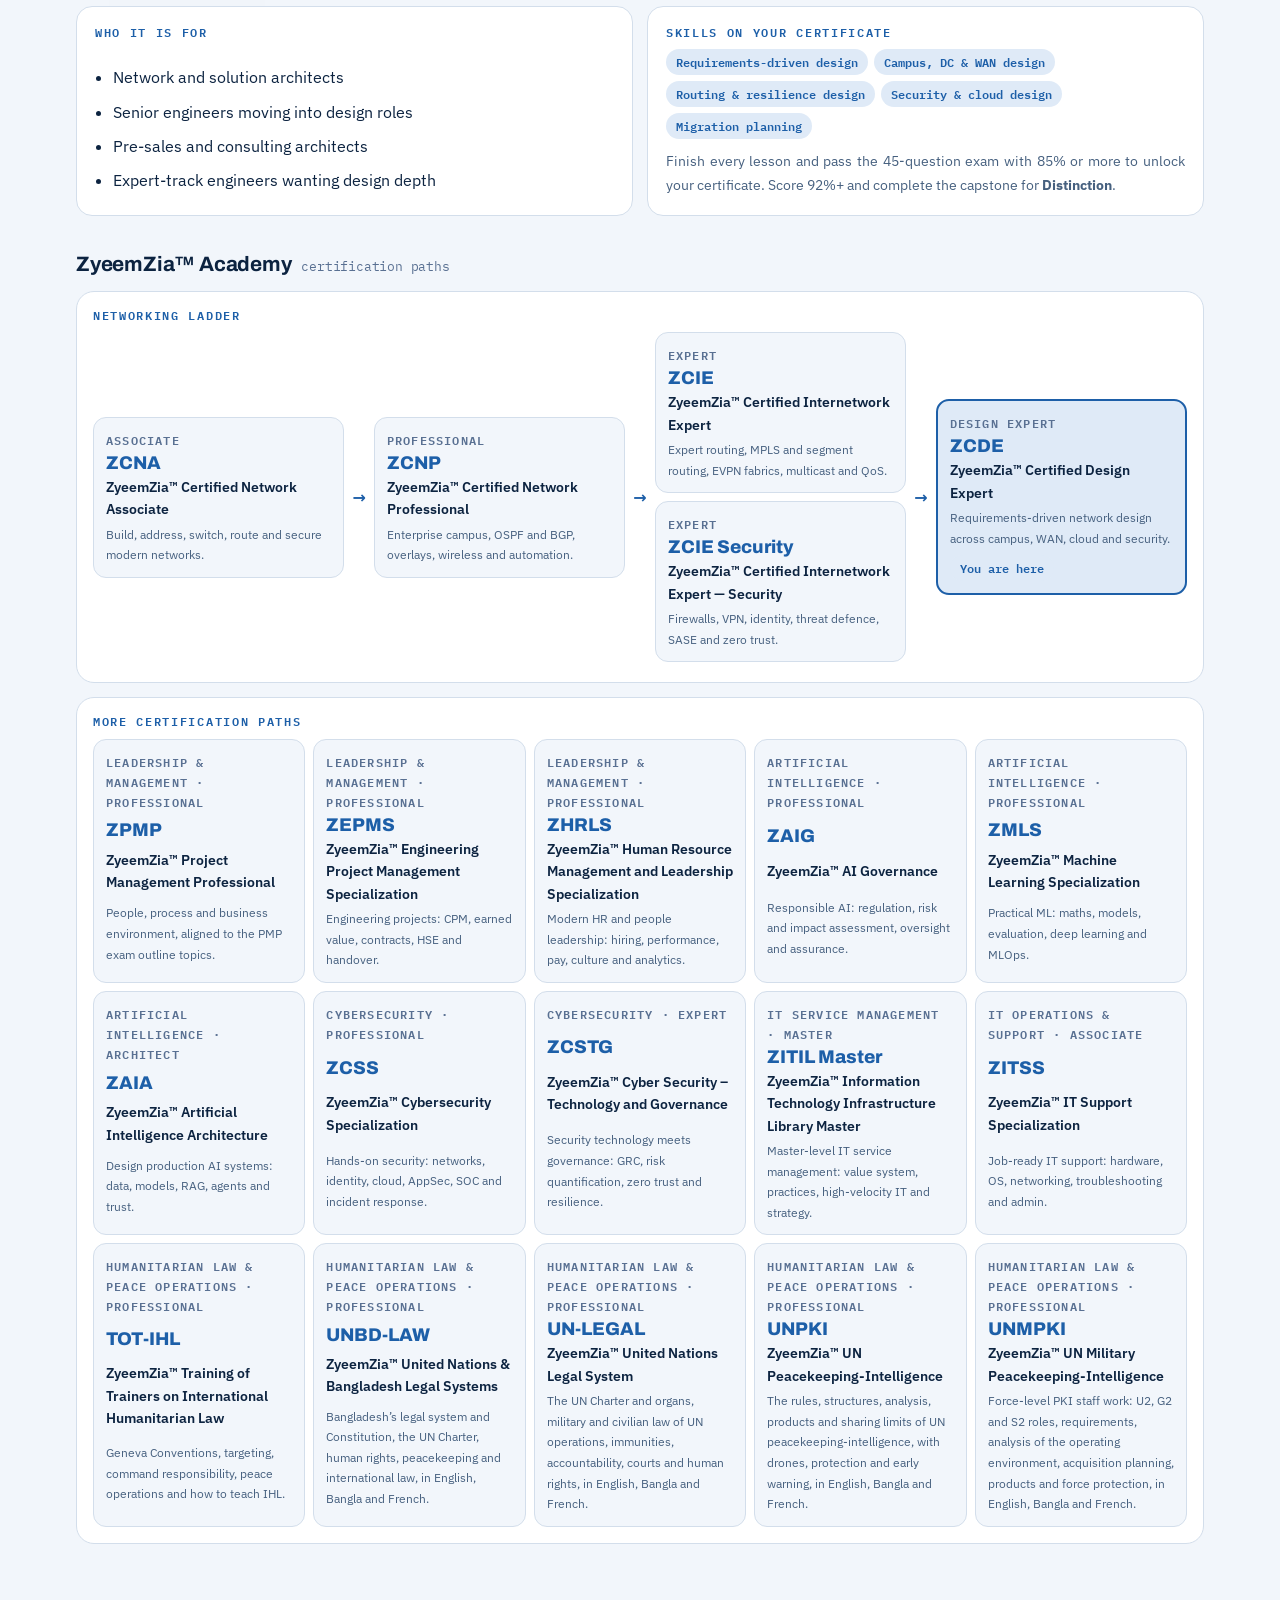
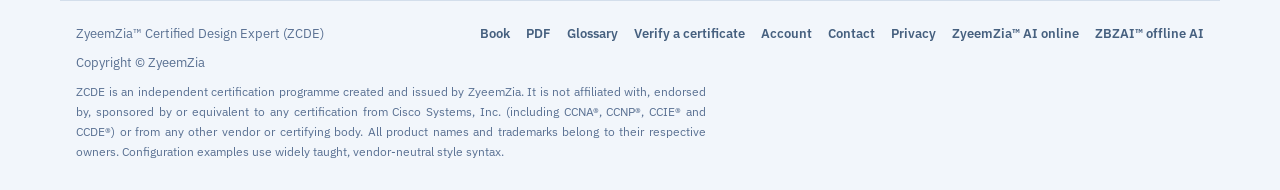
==== commit 15ba1142: "Footer: ZyeemZia AI online and ZBZAI offline AI links side by side" ====
--- a/index.html
+++ b/index.html
@@ -24,7 +24,7 @@
 <link rel="stylesheet" href="theme.css?v=c5b45040cc">
 <link rel="preload" href="fonts/IBMPlexSans-400-latin-a68a20.woff2" as="font" type="font/woff2" crossorigin>
 <link rel="preload" href="fonts/Archivo-600-latin-79dc5e.woff2" as="font" type="font/woff2" crossorigin>
-<link rel="stylesheet" href="app.css?v=af9be1b363">
+<link rel="stylesheet" href="app.css?v=2059a68e38">
 </head>
 <body>
 <header class="topbar">
@@ -43,7 +43,7 @@
 </header>
 <main id="view" class="view" tabindex="-1"><div class="boot" aria-label="Loading the course"><i></i><i></i><i></i></div></main>
 <footer class="site-foot">
-  <div class="row"><span>ZyeemZia™ Certified Design Expert (ZCDE)</span><span style="display:flex;gap:16px;flex-wrap:wrap"><a href="book.html" target="_blank" rel="noopener">Book</a><a href="ZCDE-Book.pdf" download>PDF</a><a href="#glossary">Glossary</a><a href="#verify/">Verify a certificate</a><a href="#account">Account</a><a href="#contact">Contact</a><a href="privacy.html">Privacy</a><a href="https://zbzai.zyeemzia.com/" target="_blank" rel="noopener">ZBZAI™ offline AI</a></span><span>Copyright © ZyeemZia</span></div>
+  <div class="row"><span>ZyeemZia™ Certified Design Expert (ZCDE)</span><span style="display:flex;gap:16px;flex-wrap:wrap"><a href="book.html" target="_blank" rel="noopener">Book</a><a href="ZCDE-Book.pdf" download>PDF</a><a href="#glossary">Glossary</a><a href="#verify/">Verify a certificate</a><a href="#account">Account</a><a href="#contact">Contact</a><a href="privacy.html">Privacy</a><a href="https://ai.zyeemzia.com/" target="_blank" rel="noopener">ZyeemZia™ AI online</a><a href="https://zbzai.zyeemzia.com/" target="_blank" rel="noopener">ZBZAI™ offline AI</a></span><span>Copyright © ZyeemZia</span></div>
   <p class="disc" id="disc"></p>
 </footer>
 <nav class="tabbar" id="tabbar" aria-label="Main mobile"></nav>
--- a/app.css
+++ b/app.css
@@ -1,6 +1,8 @@
 /* ZyeemZia certification engine — site styles. Colours and faces come from theme.css (per track). */
 /* Form controls use the page font; browsers otherwise fall back to Arial. */
 button, input, select, textarea { font-family: inherit; }
+/* Small print never drops below 12px on screen. */
+small { font-size: max(12px, .85em); }
 * { box-sizing: border-box; }
 [hidden] { display: none !important; }
 html { -webkit-text-size-adjust: 100%; }
@@ -12,7 +14,7 @@
 p { margin: 0; }
 code { font: .9em var(--f-mono); background: var(--surface-2); padding: 1px 6px; border-radius: 5px; }
 .muted { color: var(--ink-2); }
-.eyebrow { font: 600 .75rem/1.2 var(--f-mono); letter-spacing: .14em; text-transform: uppercase; color: var(--accent); }
+.eyebrow { font: 600 max(12px, .75rem)/1.2 var(--f-mono); letter-spacing: .14em; text-transform: uppercase; color: var(--accent); }
 
 /* ---------- chrome ---------- */
 .topbar { position: sticky; top: 0; padding-top: env(safe-area-inset-top, 0px); z-index: 30; background: color-mix(in srgb, var(--bg) 88%, transparent); backdrop-filter: blur(10px) saturate(1.3); -webkit-backdrop-filter: blur(10px) saturate(1.3); border-bottom: 1px solid var(--line); }
@@ -22,7 +24,7 @@
 .brand-mark i { font-style: normal; color: var(--accent); }
 .brand-text { display: flex; flex-direction: column; line-height: 1.15; }
 .brand-text b { font: 700 .92rem var(--f-display); }
-.brand-text small { font: 500 .75rem var(--f-mono); color: var(--ink-2); letter-spacing: .04em; }
+.brand-text small { font: 500 max(12px, .75rem) var(--f-mono); color: var(--ink-2); letter-spacing: .04em; }
 .mainnav { display: flex; gap: 2px; margin-left: 8px; }
 .mainnav a { text-decoration: none; color: var(--ink-2); padding: 7px 10px; border-radius: 9px; font-weight: 500; font-size: .93rem; white-space: nowrap; display: inline-flex; gap: 6px; align-items: center; }
 .mainnav a:hover { background: var(--surface-2); color: var(--ink); }
@@ -40,7 +42,7 @@
 .site-foot { max-width: 1160px; margin: 0 auto; padding-block: 22px 28px; padding-left: max(16px, env(safe-area-inset-left, 0px)); padding-right: max(16px, env(safe-area-inset-right, 0px)); border-top: 1px solid var(--line); color: var(--ink-3); font-size: .82rem; display: grid; gap: 8px; }
 .site-foot .row { display: flex; gap: 8px 18px; flex-wrap: wrap; justify-content: space-between; }
 .site-foot a { color: var(--ink-2); text-decoration: none; font-weight: 600; }
-.site-foot .disc { font-size: .76rem; max-width: 90ch; }
+.site-foot .disc { font-size: max(12px, .76rem); max-width: 90ch; }
 
 /* ---------- common ---------- */
 .btn { display: inline-flex; align-items: center; justify-content: center; gap: 8px; border: 1px solid var(--line); background: var(--surface); color: var(--ink); padding: 10px 16px; border-radius: 11px; cursor: pointer; font-weight: 600; text-decoration: none; font-size: .95rem; line-height: 1.25; }
@@ -51,7 +53,7 @@
 .btn-ghost { background: none; border-color: transparent; color: var(--ink-2); }
 .btn-sm { padding: 6px 11px; font-size: .85rem; border-radius: 9px; }
 .btn[disabled] { opacity: .45; cursor: not-allowed; }
-.chip { display: inline-flex; align-items: center; gap: 5px; padding: 3px 10px; border-radius: 999px; font: 600 .76rem var(--f-mono); background: var(--surface-2); color: var(--ink-2); white-space: nowrap; }
+.chip { display: inline-flex; align-items: center; gap: 5px; padding: 3px 10px; border-radius: 999px; font: 600 max(12px, .76rem) var(--f-mono); background: var(--surface-2); color: var(--ink-2); white-space: nowrap; }
 .chip.ok { background: var(--good-soft); color: var(--good); }
 .chip.acc { background: var(--accent-soft); color: var(--accent); }
 .chips { display: flex; flex-wrap: wrap; gap: 6px; }
@@ -78,14 +80,14 @@
 .hero-stats { display: flex; gap: 22px; flex-wrap: wrap; margin-top: 24px; }
 .hero-stats div { display: grid; }
 .hero-stats b { font: 800 1.5rem var(--f-display); color: var(--hero-ink); font-variant-numeric: tabular-nums; }
-.hero-stats span { font: 500 .75rem var(--f-mono); color: var(--hero-ink-2); text-transform: uppercase; letter-spacing: .08em; }
+.hero-stats span { font: 500 max(12px, .75rem) var(--f-mono); color: var(--hero-ink-2); text-transform: uppercase; letter-spacing: .08em; }
 .hero-sig { display: grid; justify-items: center; gap: 8px; }
 .hero-sig .sg { width: 100%; max-width: 360px; height: auto; }
-.hero-sig figcaption { font: 500 .78rem var(--f-mono); color: var(--hero-ink-2); text-align: center; }
+.hero-sig figcaption { font: 500 max(12px, .78rem) var(--f-mono); color: var(--hero-ink-2); text-align: center; }
 
 .path { display: grid; grid-template-columns: repeat(4, minmax(0, 1fr)); gap: 12px; margin-top: 18px; }
 .path-step { padding: 16px; border-radius: 16px; background: var(--surface); border: 1px solid var(--line); display: grid; gap: 6px; position: relative; }
-.path-step .n { font: 700 .75rem var(--f-mono); color: var(--ink-3); }
+.path-step .n { font: 700 max(12px, .75rem) var(--f-mono); color: var(--ink-3); }
 .path-step b { font: 700 1.02rem var(--f-display); }
 .path-step small { color: var(--ink-2); font-size: .85rem; }
 .path-step.done { border-color: var(--good); }
@@ -99,7 +101,7 @@
 .mod-num { font: 800 1.6rem/1 var(--f-display); color: var(--accent); }
 .mod-card h3 { font-size: 1.02rem; }
 .mod-card p { font-size: .86rem; color: var(--ink-2); }
-.mod-card .meta { display: flex; justify-content: space-between; font: 500 .75rem var(--f-mono); color: var(--ink-3); }
+.mod-card .meta { display: flex; justify-content: space-between; font: 500 max(12px, .75rem) var(--f-mono); color: var(--ink-3); }
 .book-banner { display: grid; grid-template-columns: 180px minmax(0, 1fr); gap: 24px; align-items: center; padding: 20px; border-radius: 20px; background: var(--accent-soft); border: 1px solid var(--line); margin-top: 18px; }
 .bb-cover { aspect-ratio: 3/4; border-radius: 5px 12px 12px 5px; background: var(--hero-bg); color: var(--hero-ink); padding: 14px; display: flex; flex-direction: column; justify-content: space-between; text-decoration: none; box-shadow: inset 7px 0 0 rgba(0,0,0,.25), 0 12px 26px -12px rgba(0,0,0,.5); position: relative; overflow: hidden; transition: transform .2s; }
 .bb-cover:hover { transform: rotate(-2deg) translateY(-3px); }
@@ -107,7 +109,7 @@
 .bb-cover > *:not(.motif) { position: relative; }
 .bb-cover b { font: 800 1.9rem/1 var(--f-display); color: var(--hero-accent); }
 .bb-cover span { font: 600 .82rem/1.3 var(--f-display); }
-.bb-cover small { font: 500 .75rem var(--f-mono); opacity: .8; }
+.bb-cover small { font: 500 max(12px, .75rem) var(--f-mono); opacity: .8; }
 .bb-text { display: grid; gap: 8px; min-width: 0; }
 .bb-text h2 { font-size: 1.35rem; }
 .two { display: grid; grid-template-columns: minmax(0, 1fr) minmax(0, 1fr); gap: 14px; }
@@ -138,7 +140,7 @@
 .blk-title { font-size: 1.12rem; margin-bottom: 8px; }
 .b-text { font-size: 1.04rem; }
 .callout { padding: 14px 16px; border-radius: 14px; border-left: 4px solid var(--c); background: color-mix(in srgb, var(--c) 9%, var(--surface)); }
-.callout .ct { font: 700 .75rem var(--f-mono); letter-spacing: .12em; text-transform: uppercase; color: var(--c); display: block; margin-bottom: 4px; }
+.callout .ct { font: 700 max(12px, .75rem) var(--f-mono); letter-spacing: .12em; text-transform: uppercase; color: var(--c); display: block; margin-bottom: 4px; }
 .callout b.h { display: block; font-family: var(--f-display); margin-bottom: 2px; }
 .callout.insight { --c: var(--accent-2); } .callout.warning { --c: var(--bad); } .callout.example { --c: var(--good); } .callout.pro { --c: var(--accent); } .callout.definition { --c: var(--ink-2); }
 .keypoints { padding: 16px 18px; border-radius: 14px; background: var(--surface); border: 1px solid var(--line); }
@@ -148,7 +150,7 @@
 .tbl { overflow-x: auto; border: 1px solid var(--line); border-radius: 14px; background: var(--surface); }
 table { width: 100%; border-collapse: collapse; font-size: .93rem; }
 th, td { text-align: left; padding: 9px 12px; border-bottom: 1px solid var(--line); vertical-align: top; }
-th { background: var(--surface-2); font: 600 .78rem var(--f-mono); letter-spacing: .04em; color: var(--ink-2); text-transform: uppercase; }
+th { background: var(--surface-2); font: 600 max(12px, .78rem) var(--f-mono); letter-spacing: .04em; color: var(--ink-2); text-transform: uppercase; }
 tr:last-child td { border-bottom: 0; }
 .steps { margin: 0; padding: 0; list-style: none; counter-reset: st; display: grid; gap: 10px; }
 .steps li { counter-increment: st; display: grid; grid-template-columns: 38px minmax(0, 1fr); gap: 12px; padding: 12px 14px; border-radius: 14px; background: var(--surface); border: 1px solid var(--line); }
@@ -170,7 +172,7 @@
 .flow-i + .flow-i::after { content: ""; position: absolute; left: -7px; top: calc(50% - 4px); border: 5px solid transparent; border-left-color: var(--accent); }
 .flow-i b { font: 700 .92rem var(--f-display); }
 .flow-i span { font-size: .82rem; color: var(--ink-2); }
-.flow-i .k { font: 700 .75rem var(--f-mono); color: var(--accent); }
+.flow-i .k { font: 700 max(12px, .75rem) var(--f-mono); color: var(--accent); }
 .layers { display: grid; gap: 6px; }
 .layer { display: grid; grid-template-columns: 170px minmax(0, 1fr); border-radius: 12px; overflow: hidden; border: 1px solid var(--line); background: var(--surface); }
 .layer > b { background: color-mix(in srgb, var(--accent) calc(var(--d) * 1%), var(--surface)); color: var(--ink); padding: 10px 12px; font: 700 .88rem var(--f-display); display: flex; align-items: center; }
@@ -178,7 +180,7 @@
 .layer .parts span { font: 500 .8rem var(--f-mono); padding: 3px 9px; border-radius: 7px; background: var(--surface-2); border: 1px solid var(--line); }
 .formula { display: grid; grid-template-columns: repeat(auto-fill, minmax(230px, 1fr)); gap: 10px; }
 .fm { padding: 14px; border-radius: 14px; background: var(--surface); border: 1px solid var(--line); display: grid; gap: 4px; }
-.fm small { font: 600 .75rem var(--f-mono); color: var(--ink-3); text-transform: uppercase; letter-spacing: .08em; }
+.fm small { font: 600 max(12px, .75rem) var(--f-mono); color: var(--ink-3); text-transform: uppercase; letter-spacing: .08em; }
 .fm code { font-size: 1rem; background: var(--accent-soft); color: var(--ink); padding: 6px 10px; justify-self: start; max-width: 100%; overflow-wrap: anywhere; white-space: normal; }
 .fm p { font-size: .88rem; color: var(--ink-2); }
 .case { border-radius: 16px; border: 1px solid var(--line); background: var(--surface); overflow: hidden; }
@@ -220,7 +222,7 @@
 .opts { display: grid; gap: 8px; }
 .opt { text-align: left; border: 1.5px solid var(--line); background: var(--bg); border-radius: 12px; padding: 11px 14px; cursor: pointer; display: grid; grid-template-columns: 28px minmax(0, 1fr); gap: 10px; align-items: start; }
 .opt:hover:not([disabled]) { border-color: var(--accent); }
-.opt .k { width: 26px; height: 26px; border-radius: 50%; background: var(--surface-2); display: grid; place-items: center; font: 700 .78rem var(--f-mono); }
+.opt .k { width: 26px; height: 26px; border-radius: 50%; background: var(--surface-2); display: grid; place-items: center; font: 700 max(12px, .78rem) var(--f-mono); }
 .opt.ok { border-color: var(--good); background: var(--good-soft); } .opt.ok .k { background: var(--good); color: var(--on-status, #fff); }
 .opt.no { border-color: var(--bad); background: var(--bad-soft); } .opt.no .k { background: var(--bad); color: var(--on-status, #fff); }
 .opt.sel { border-color: var(--accent); background: var(--accent-soft); } .opt.sel .k { background: var(--accent); color: var(--accent-ink); }
@@ -237,7 +239,7 @@
 .exam-bar { position: sticky; top: calc(env(safe-area-inset-top, 0px) + 62px); z-index: 5; display: flex; justify-content: space-between; align-items: center; gap: 10px; flex-wrap: wrap; padding: 10px 14px; border-radius: 14px; background: var(--surface); border: 1px solid var(--line); font: 600 .9rem var(--f-mono); }
 .timer.low { color: var(--bad); }
 .qmap { display: grid; grid-template-columns: repeat(auto-fill, minmax(34px, 1fr)); gap: 5px; }
-.qmap button { height: 32px; border-radius: 8px; border: 1px solid var(--line); background: var(--bg); cursor: pointer; font: 600 .78rem var(--f-mono); }
+.qmap button { height: 32px; border-radius: 8px; border: 1px solid var(--line); background: var(--bg); cursor: pointer; font: 600 max(12px, .78rem) var(--f-mono); }
 .qmap button.ans { background: var(--accent-soft); border-color: var(--accent); }
 .qmap button.flag { box-shadow: inset 0 -3px 0 var(--warn); }
 .qmap button.cur { outline: 2px solid var(--ink); }
@@ -260,7 +262,7 @@
 .req-i .st { width: 26px; height: 26px; border-radius: 50%; display: grid; place-items: center; background: var(--surface-2); color: var(--ink-3); font-weight: 800; }
 .req-i.ok .st { background: var(--good); color: var(--on-status, #fff); }
 .cert-tools { display: flex; gap: 10px; flex-wrap: wrap; align-items: end; margin: 16px 0; }
-.cert-tools label { display: grid; gap: 4px; font: 600 .78rem var(--f-mono); color: var(--ink-2); flex: 1 1 260px; }
+.cert-tools label { display: grid; gap: 4px; font: 600 max(12px, .78rem) var(--f-mono); color: var(--ink-2); flex: 1 1 260px; }
 .cert-tools input { padding: 11px 14px; border-radius: 11px; border: 1px solid var(--line); background: var(--surface); color: var(--ink); font: 16px var(--f-body); }
 .cert-canvas { width: 100%; height: auto; border-radius: 14px; box-shadow: 0 16px 40px -18px rgba(0,0,0,.45); display: block; }
 .cred { font: 600 .9rem var(--f-mono); }
@@ -313,7 +315,7 @@
 @media (max-width: 860px) {
   .mainnav { display: none; }
   .tabbar { display: grid; grid-template-columns: repeat(5, minmax(0, 1fr)); position: fixed; left: 0; right: 0; bottom: 0; z-index: 40; background: var(--surface); border-top: 1px solid var(--line); padding-bottom: env(safe-area-inset-bottom, 0px); padding-left: env(safe-area-inset-left, 0px); padding-right: env(safe-area-inset-right, 0px); }
-  .tabbar a { display: flex; flex-direction: column; align-items: center; gap: 2px; padding: 8px 2px 7px; text-decoration: none; color: var(--ink-2); font-size: .75rem; font-weight: 600; }
+  .tabbar a { display: flex; flex-direction: column; align-items: center; gap: 2px; padding: 8px 2px 7px; text-decoration: none; color: var(--ink-2); font-size: max(12px, .75rem); font-weight: 600; }
   .tabbar a[aria-current="page"] { color: var(--accent); }
   .site-foot { padding-bottom: calc(84px + env(safe-area-inset-bottom, 0px)); }
   .toast { bottom: calc(80px + env(safe-area-inset-bottom, 0px)); }
@@ -344,7 +346,7 @@
 
 /* ---------- CLI labs ---------- */
 .cli-win { border-radius: 14px; overflow: hidden; border: 1px solid #1f2633; background: #0d1117; box-shadow: 0 10px 24px -16px rgba(0,0,0,.6); }
-.cli-bar { display: flex; align-items: center; gap: 7px; padding: 8px 12px; background: #161b22; color: #9da7b3; font: 600 .78rem var(--f-mono); }
+.cli-bar { display: flex; align-items: center; gap: 7px; padding: 8px 12px; background: #161b22; color: #9da7b3; font: 600 max(12px, .78rem) var(--f-mono); }
 .cli-bar i { width: 11px; height: 11px; border-radius: 50%; background: #ff5f56; } .cli-bar i:nth-child(2) { background: #ffbd2e; } .cli-bar i:nth-child(3) { background: #27c93f; }
 .cli-bar span { margin-left: 8px; flex: 1; min-width: 0; overflow: hidden; text-overflow: ellipsis; white-space: nowrap; }
 .cli-bar .cli-copy { background: #21262d; color: #c9d1d9; border-color: #30363d; }
@@ -353,11 +355,11 @@
 .cli-note { font-size: .88rem; color: var(--ink-2); margin-top: 6px; }
 /* ---------- subnet calculator ---------- */
 .tool-subnet { padding: 18px; border-radius: 16px; border: 2px solid var(--accent-2); background: var(--surface); display: grid; gap: 12px; }
-.sn-in { display: grid; gap: 4px; font: 600 .78rem var(--f-mono); color: var(--ink-2); max-width: 340px; }
+.sn-in { display: grid; gap: 4px; font: 600 max(12px, .78rem) var(--f-mono); color: var(--ink-2); max-width: 340px; }
 .sn-in input { padding: 11px 14px; border-radius: 11px; border: 1px solid var(--line); background: var(--bg); color: var(--ink); font: 600 1.05rem var(--f-mono); }
 .sn-grid { display: grid; grid-template-columns: repeat(auto-fill, minmax(170px, 1fr)); gap: 8px; }
 .sn-grid div { padding: 10px 12px; border-radius: 10px; background: var(--surface-2); display: grid; gap: 2px; min-width: 0; }
-.sn-grid small { font: 600 .75rem var(--f-mono); color: var(--ink-3); text-transform: uppercase; letter-spacing: .06em; }
+.sn-grid small { font: 600 max(12px, .75rem) var(--f-mono); color: var(--ink-3); text-transform: uppercase; letter-spacing: .06em; }
 .sn-grid b { font: 600 .95rem var(--f-mono); overflow-wrap: anywhere; }
 /* ---------- academy ladder ---------- */
 .academy { display: grid; grid-template-columns: minmax(0, 2.4fr) minmax(0, 1fr); gap: 14px; }
@@ -374,9 +376,9 @@
 .ac-card.soon b { color: var(--ink-2); }
 .ac-card.soon .chip { justify-self: start; }
 .ac-card b { font: 800 1.15rem var(--f-display); color: var(--accent); }
-.ac-lv { font: 600 .75rem var(--f-mono); text-transform: uppercase; letter-spacing: .1em; color: var(--ink-3); }
+.ac-lv { font: 600 max(12px, .75rem) var(--f-mono); text-transform: uppercase; letter-spacing: .1em; color: var(--ink-3); }
 .ac-n { font-size: .85rem; font-weight: 600; }
-.ac-card small { font-size: .78rem; color: var(--ink-2); }
+.ac-card small { font-size: max(12px, .78rem); color: var(--ink-2); }
 .ac-card .chip { justify-self: start; margin-top: 4px; }
 @media (max-width: 860px) { .academy { grid-template-columns: 1fr; } }
 /* ---------- new signature diagrams ---------- */
@@ -431,7 +433,7 @@
 .cert-name { flex: 1 1 100%; margin: 0; }
 .vf-big { font-size: clamp(2.2rem, 7vw, 3.4rem); }
 dl.vf { display: grid; grid-template-columns: max-content minmax(0, 1fr); gap: 10px 20px; margin: 0; }
-dl.vf dt { font: 600 .78rem var(--f-mono); color: var(--ink-3); text-transform: uppercase; letter-spacing: .04em; padding-top: 3px; }
+dl.vf dt { font: 600 max(12px, .78rem) var(--f-mono); color: var(--ink-3); text-transform: uppercase; letter-spacing: .04em; padding-top: 3px; }
 dl.vf dd { margin: 0; font-weight: 600; overflow-wrap: anywhere; }
 @media (max-width: 560px) { dl.vf { grid-template-columns: minmax(0, 1fr); gap: 2px; } dl.vf dd { margin-bottom: 10px; } }
 
@@ -525,7 +527,7 @@
 .tl::before { content: ""; position: absolute; left: 6px; right: 6px; top: 7px; height: 3px; border-radius: 3px; background: linear-gradient(90deg, var(--accent), var(--accent-2)); }
 .tl li { position: relative; min-width: 0; }
 .tl li::before { content: ""; position: absolute; top: -21px; left: 0; width: 11px; height: 11px; border-radius: 50%; background: var(--surface); border: 3px solid var(--accent); }
-.tl-when { display: block; font: 700 .75rem var(--f-mono); letter-spacing: .06em; color: var(--accent); text-transform: uppercase; }
+.tl-when { display: block; font: 700 max(12px, .75rem) var(--f-mono); letter-spacing: .06em; color: var(--accent); text-transform: uppercase; }
 .tl b { display: block; font-family: var(--f-display); font-size: .95rem; line-height: 1.3; margin: 2px 0 3px; }
 .tl p { margin: 0; font-size: .86rem; color: var(--ink-2); line-height: 1.45; }
 .tl.tl-v { grid-template-columns: minmax(0, 1fr); padding: 0 0 0 26px; gap: 12px; }
@@ -534,13 +536,13 @@
 /* matrix */
 .mx { display: grid; grid-template-columns: 26px minmax(0, 1fr); gap: 6px 8px; }
 .mx-y { display: flex; align-items: center; justify-content: center; }
-.mx-y span { writing-mode: vertical-rl; transform: rotate(180deg); font: 700 .75rem var(--f-mono); letter-spacing: .1em; text-transform: uppercase; color: var(--ink-3); white-space: nowrap; }
+.mx-y span { writing-mode: vertical-rl; transform: rotate(180deg); font: 700 max(12px, .75rem) var(--f-mono); letter-spacing: .1em; text-transform: uppercase; color: var(--ink-3); white-space: nowrap; }
 .mx-grid { display: grid; grid-template-columns: minmax(0, 1fr) minmax(0, 1fr); gap: 8px; }
 .mx-q { border: 1px solid var(--line); border-radius: 12px; padding: 12px 14px; background: var(--surface-2); min-width: 0; }
 .mx-q.q1 { background: var(--accent-soft); border-color: var(--accent); }
 .mx-q b { display: block; font-family: var(--f-display); font-size: .95rem; margin-bottom: 4px; }
 .mx-q ul { margin: 0; padding-left: 1.1em; font-size: .86rem; color: var(--ink-2); line-height: 1.45; }
-.mx-x { grid-column: 2; text-align: center; font: 700 .75rem var(--f-mono); letter-spacing: .1em; text-transform: uppercase; color: var(--ink-3); }
+.mx-x { grid-column: 2; text-align: center; font: 700 max(12px, .75rem) var(--f-mono); letter-spacing: .1em; text-transform: uppercase; color: var(--ink-3); }
 /* tree */
 .tree, .tree ul { list-style: none; margin: 0; padding: 0; display: flex; justify-content: center; }
 /* as wide as the space allows, never narrower than its words; wider trees scroll from the left edge */
@@ -557,7 +559,7 @@
 .tree > li { padding-top: 0; } .tree > li::before, .tree > li::after { display: none; }
 .tr-n { border: 1px solid var(--line); background: var(--surface-2); border-radius: 10px; padding: 8px 10px; text-align: center; max-width: 230px; }
 .tr-n b { display: block; font-family: var(--f-display); font-size: .88rem; line-height: 1.25; }
-.tr-n span { display: block; font-size: .76rem; color: var(--ink-2); line-height: 1.35; margin-top: 2px; }
+.tr-n span { display: block; font-size: max(12px, .76rem); color: var(--ink-2); line-height: 1.35; margin-top: 2px; }
 .tr-n.d0 { background: var(--accent); border-color: transparent; } .tr-n.d0 b, .tr-n.d0 span { color: var(--accent-ink); }
 .tr-n.d1 { background: var(--accent-soft); border-color: var(--accent); }
 @media (max-width: 700px) {
@@ -579,4 +581,4 @@
   .tree > li::before, .tree > li::after { display: none !important; }
   .tr-n { display: inline-block; text-align: left; max-width: 100%; }
 }
-.fig:has(.fig-scroll.more)::after { content: "↔  Swipe sideways to see the whole diagram"; display: block; margin-top: 8px; font: 600 .75rem var(--f-mono); letter-spacing: .04em; color: var(--ink-3); }
+.fig:has(.fig-scroll.more)::after { content: "↔  Swipe sideways to see the whole diagram"; display: block; margin-top: 8px; font: 600 max(12px, .75rem) var(--f-mono); letter-spacing: .04em; color: var(--ink-3); }
